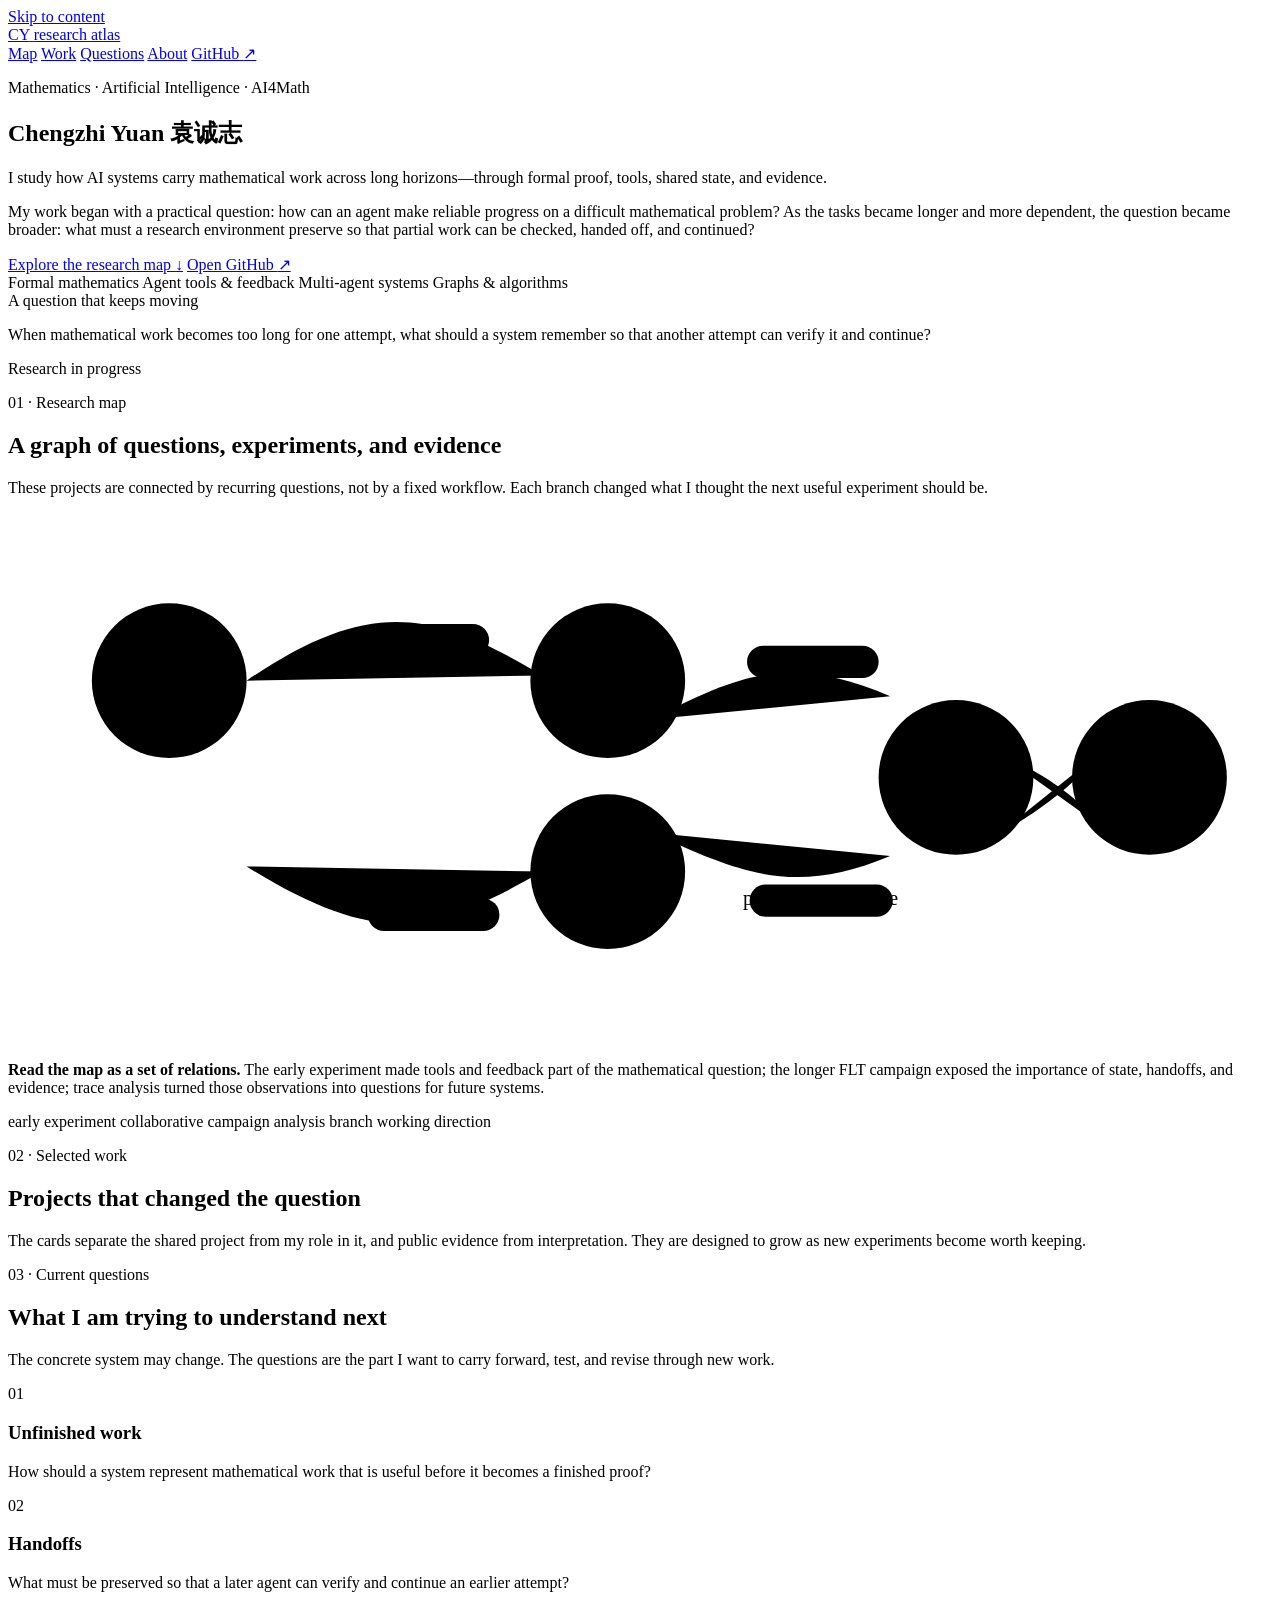
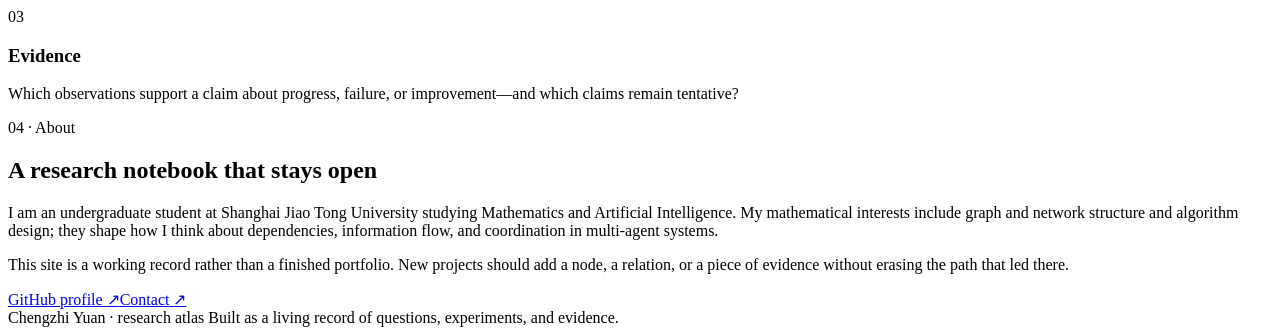
==== index.html @ 8b3fcd7b "Add research atlas homepage" ====
<!doctype html>
<html lang="en">
<head>
  <meta charset="utf-8">
  <meta name="viewport" content="width=device-width, initial-scale=1">
  <meta name="description" content="Chengzhi Yuan's research atlas on AI for formal mathematics, tools, shared state, and evidence.">
  <meta property="og:title" content="Chengzhi Yuan · Research Atlas">
  <meta property="og:description" content="AI4Math, formal mathematics, and multi-agent systems for long-horizon mathematical work.">
  <meta property="og:type" content="website">
  <title>Chengzhi Yuan · Research Atlas</title>
  <link rel="stylesheet" href="styles.css">
  <script defer src="site.js"></script>
</head>
<body>
  <a class="skip-link" href="#main-content">Skip to content</a>
  <header class="site-header">
    <div class="shell header-inner">
      <a class="wordmark" href="./" aria-label="Chengzhi Yuan research atlas home">
        <span class="wordmark-mark">CY</span>
        <span class="wordmark-text">research atlas</span>
      </a>
      <nav aria-label="Primary navigation">
        <a href="#map">Map</a>
        <a href="#work">Work</a>
        <a href="#questions">Questions</a>
        <a href="#about">About</a>
        <a class="nav-external" href="https://github.com/yuan-chengzhi" target="_blank" rel="noreferrer">GitHub <span aria-hidden="true">↗</span></a>
      </nav>
    </div>
  </header>

  <main id="main-content">
    <section class="hero shell" aria-labelledby="hero-title">
      <div class="hero-copy">
        <p class="eyebrow">Mathematics · Artificial Intelligence · AI4Math</p>
        <h1 id="hero-title">Chengzhi Yuan <span class="cn-name">袁诚志</span></h1>
        <p class="hero-lede">I study how AI systems carry mathematical work across long horizons—through formal proof, tools, shared state, and evidence.</p>
        <p class="hero-body">My work began with a practical question: how can an agent make reliable progress on a difficult mathematical problem? As the tasks became longer and more dependent, the question became broader: what must a research environment preserve so that partial work can be checked, handed off, and continued?</p>
        <div class="hero-actions">
          <a class="button button-primary" href="#map">Explore the research map <span aria-hidden="true">↓</span></a>
          <a class="button button-secondary" href="https://github.com/yuan-chengzhi" target="_blank" rel="noreferrer">Open GitHub <span aria-hidden="true">↗</span></a>
        </div>
        <div class="hero-tags" aria-label="Research areas">
          <span>Formal mathematics</span>
          <span>Agent tools &amp; feedback</span>
          <span>Multi-agent systems</span>
          <span>Graphs &amp; algorithms</span>
        </div>
      </div>
      <aside class="hero-note" aria-label="A recurring question">
        <div class="note-label">A question that keeps moving</div>
        <p>When mathematical work becomes too long for one attempt, what should a system remember so that another attempt can verify it and continue?</p>
        <div class="note-footer"><span class="signal-dot" aria-hidden="true"></span> Research in progress</div>
      </aside>
    </section>

    <section id="map" class="section shell" aria-labelledby="map-title">
      <div class="section-heading">
        <div>
          <p class="eyebrow">01 · Research map</p>
          <h2 id="map-title">A graph of questions, experiments, and evidence</h2>
        </div>
        <p class="section-intro">These projects are connected by recurring questions, not by a fixed workflow. Each branch changed what I thought the next useful experiment should be.</p>
      </div>
      <div class="map-frame">
        <div class="map-visual" aria-label="Research map showing connections among Putnam 2025, tools and feedback, ContextSwarm and FLT, trace and evidence, and a living research environment." role="img">
          <svg class="research-map" viewBox="0 0 980 410" xmlns="http://www.w3.org/2000/svg" aria-hidden="true" focusable="false">
            <defs>
              <linearGradient id="map-line" x1="0" y1="0" x2="1" y2="0">
                <stop offset="0" stop-color="#b85c43" stop-opacity=".42"/>
                <stop offset=".5" stop-color="#287c75" stop-opacity=".55"/>
                <stop offset="1" stop-color="#738293" stop-opacity=".52"/>
              </linearGradient>
            </defs>
            <path class="map-edge" d="M185 130 C280 65 330 75 414 126"/>
            <path class="map-edge" d="M185 274 C288 338 330 326 414 278"/>
            <path class="map-edge" d="M500 160 C574 120 612 112 684 142"/>
            <path class="map-edge" d="M500 248 C573 283 614 295 684 266"/>
            <path class="map-edge map-edge-dashed" d="M765 184 C807 205 824 216 849 244"/>
            <path class="map-edge map-edge-dashed" d="M764 252 C804 228 824 213 849 184"/>
            <g class="map-label map-label-small" transform="translate(279 86)"><rect width="94" height="25" rx="12.5"/><text x="47" y="16" text-anchor="middle">motivated by</text></g>
            <g class="map-label map-label-small" transform="translate(279 299)"><rect width="102" height="25" rx="12.5"/><text x="51" y="16" text-anchor="middle">made visible in</text></g>
            <g class="map-label map-label-small" transform="translate(573 103)"><rect width="102" height="25" rx="12.5"/><text x="51" y="16" text-anchor="middle">revisited in</text></g>
            <g class="map-label map-label-small" transform="translate(575 288)"><rect width="111" height="25" rx="12.5"/><text x="55" y="16" text-anchor="middle">produced evidence</text></g>
            <a href="#project-putnam" class="map-node map-node-rust">
              <circle cx="125" cy="130" r="60"/><text x="125" y="124" text-anchor="middle"><tspan x="125">Putnam</tspan><tspan x="125" dy="19">2025</tspan></text>
            </a>
            <a href="#project-tools" class="map-node map-node-blue">
              <circle cx="465" cy="130" r="60"/><text x="465" y="124" text-anchor="middle"><tspan x="465">Tools &amp;</tspan><tspan x="465" dy="19">feedback</tspan></text>
            </a>
            <a href="#project-flt" class="map-node map-node-teal">
              <circle cx="465" cy="278" r="60"/><text x="465" y="272" text-anchor="middle"><tspan x="465">ContextSwarm</tspan><tspan x="465" dy="19">/ FLT</tspan></text>
            </a>
            <a href="#project-traces" class="map-node map-node-navy">
              <circle cx="735" cy="205" r="60"/><text x="735" y="199" text-anchor="middle"><tspan x="735">Trace &amp;</tspan><tspan x="735" dy="19">evidence</tspan></text>
            </a>
            <a href="#project-horizon" class="map-node map-node-outline">
              <circle cx="885" cy="205" r="60"/><text x="885" y="199" text-anchor="middle"><tspan x="885">Living</tspan><tspan x="885" dy="19">environment</tspan></text>
            </a>
          </svg>
        </div>
        <div class="map-caption">
          <p><strong>Read the map as a set of relations.</strong> The early experiment made tools and feedback part of the mathematical question; the longer FLT campaign exposed the importance of state, handoffs, and evidence; trace analysis turned those observations into questions for future systems.</p>
          <div class="map-legend" aria-label="Map legend">
            <span><i class="legend-dot rust"></i> early experiment</span>
            <span><i class="legend-dot teal"></i> collaborative campaign</span>
            <span><i class="legend-dot navy"></i> analysis branch</span>
            <span><i class="legend-dot outline"></i> working direction</span>
          </div>
        </div>
      </div>
      <div id="map-list" class="map-list" aria-label="Text version of the research map"></div>
    </section>

    <section id="work" class="section section-tint" aria-labelledby="work-title">
      <div class="shell">
        <div class="section-heading">
          <div>
            <p class="eyebrow">02 · Selected work</p>
            <h2 id="work-title">Projects that changed the question</h2>
          </div>
          <p class="section-intro">The cards separate the shared project from my role in it, and public evidence from interpretation. They are designed to grow as new experiments become worth keeping.</p>
        </div>
        <div id="project-grid" class="project-grid" aria-live="polite"></div>
      </div>
    </section>

    <section id="questions" class="section shell" aria-labelledby="questions-title">
      <div class="question-layout">
        <div>
          <p class="eyebrow">03 · Current questions</p>
          <h2 id="questions-title">What I am trying to understand next</h2>
          <p class="question-lede">The concrete system may change. The questions are the part I want to carry forward, test, and revise through new work.</p>
        </div>
        <div class="question-list">
          <article class="question-card"><span class="question-index">01</span><h3>Unfinished work</h3><p>How should a system represent mathematical work that is useful before it becomes a finished proof?</p></article>
          <article class="question-card"><span class="question-index">02</span><h3>Handoffs</h3><p>What must be preserved so that a later agent can verify and continue an earlier attempt?</p></article>
          <article class="question-card"><span class="question-index">03</span><h3>Evidence</h3><p>Which observations support a claim about progress, failure, or improvement—and which claims remain tentative?</p></article>
        </div>
      </div>
    </section>

    <section id="about" class="section about-section" aria-labelledby="about-title">
      <div class="shell about-grid">
        <div>
          <p class="eyebrow">04 · About</p>
          <h2 id="about-title">A research notebook that stays open</h2>
        </div>
        <div class="about-copy">
          <p>I am an undergraduate student at Shanghai Jiao Tong University studying Mathematics and Artificial Intelligence. My mathematical interests include graph and network structure and algorithm design; they shape how I think about dependencies, information flow, and coordination in multi-agent systems.</p>
          <p>This site is a working record rather than a finished portfolio. New projects should add a node, a relation, or a piece of evidence without erasing the path that led there.</p>
          <div class="contact-row"><a class="text-link" href="https://github.com/yuan-chengzhi" target="_blank" rel="noreferrer">GitHub profile <span aria-hidden="true">↗</span></a><a class="text-link" href="mailto:yuanchengzhi@sjtu.edu.cn">Contact <span aria-hidden="true">↗</span></a></div>
        </div>
      </div>
    </section>
  </main>

  <footer class="site-footer">
    <div class="shell footer-inner">
      <span>Chengzhi Yuan · research atlas</span>
      <span>Built as a living record of questions, experiments, and evidence.</span>
    </div>
  </footer>
</body>
</html>
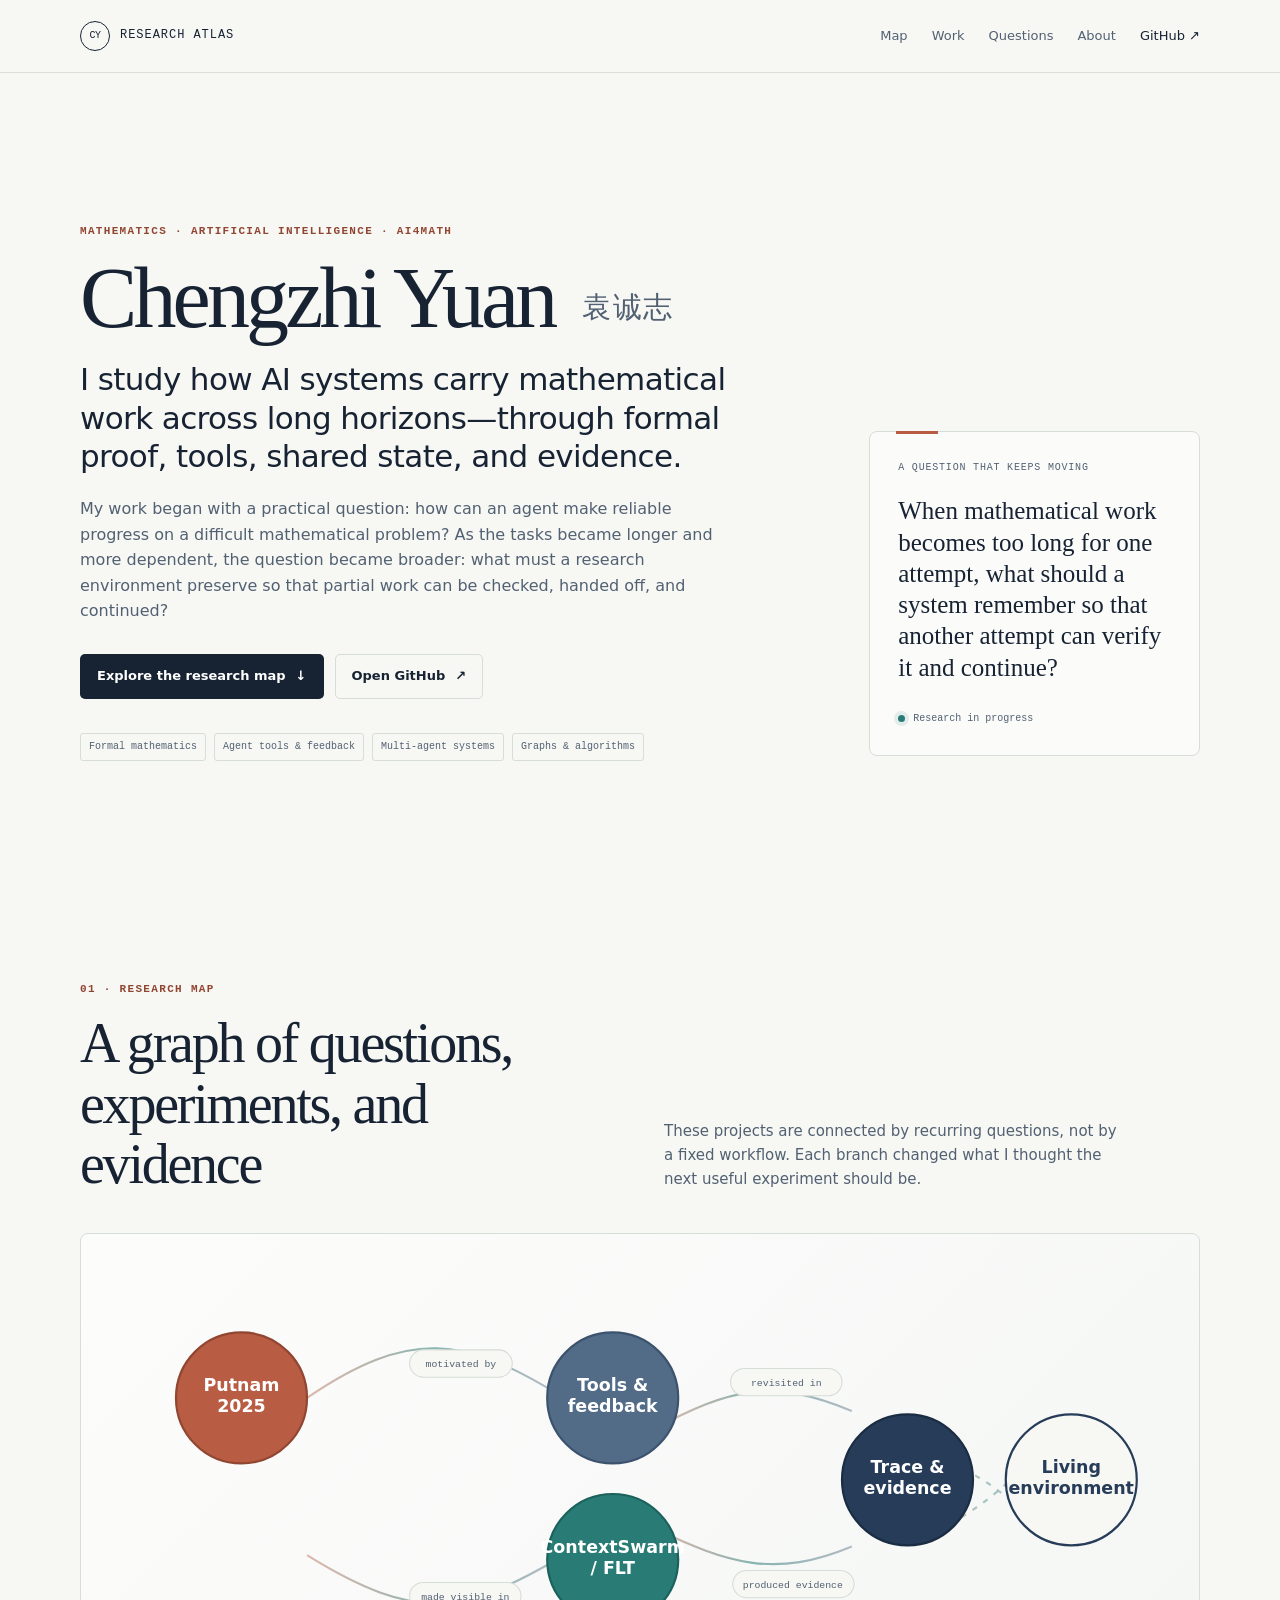
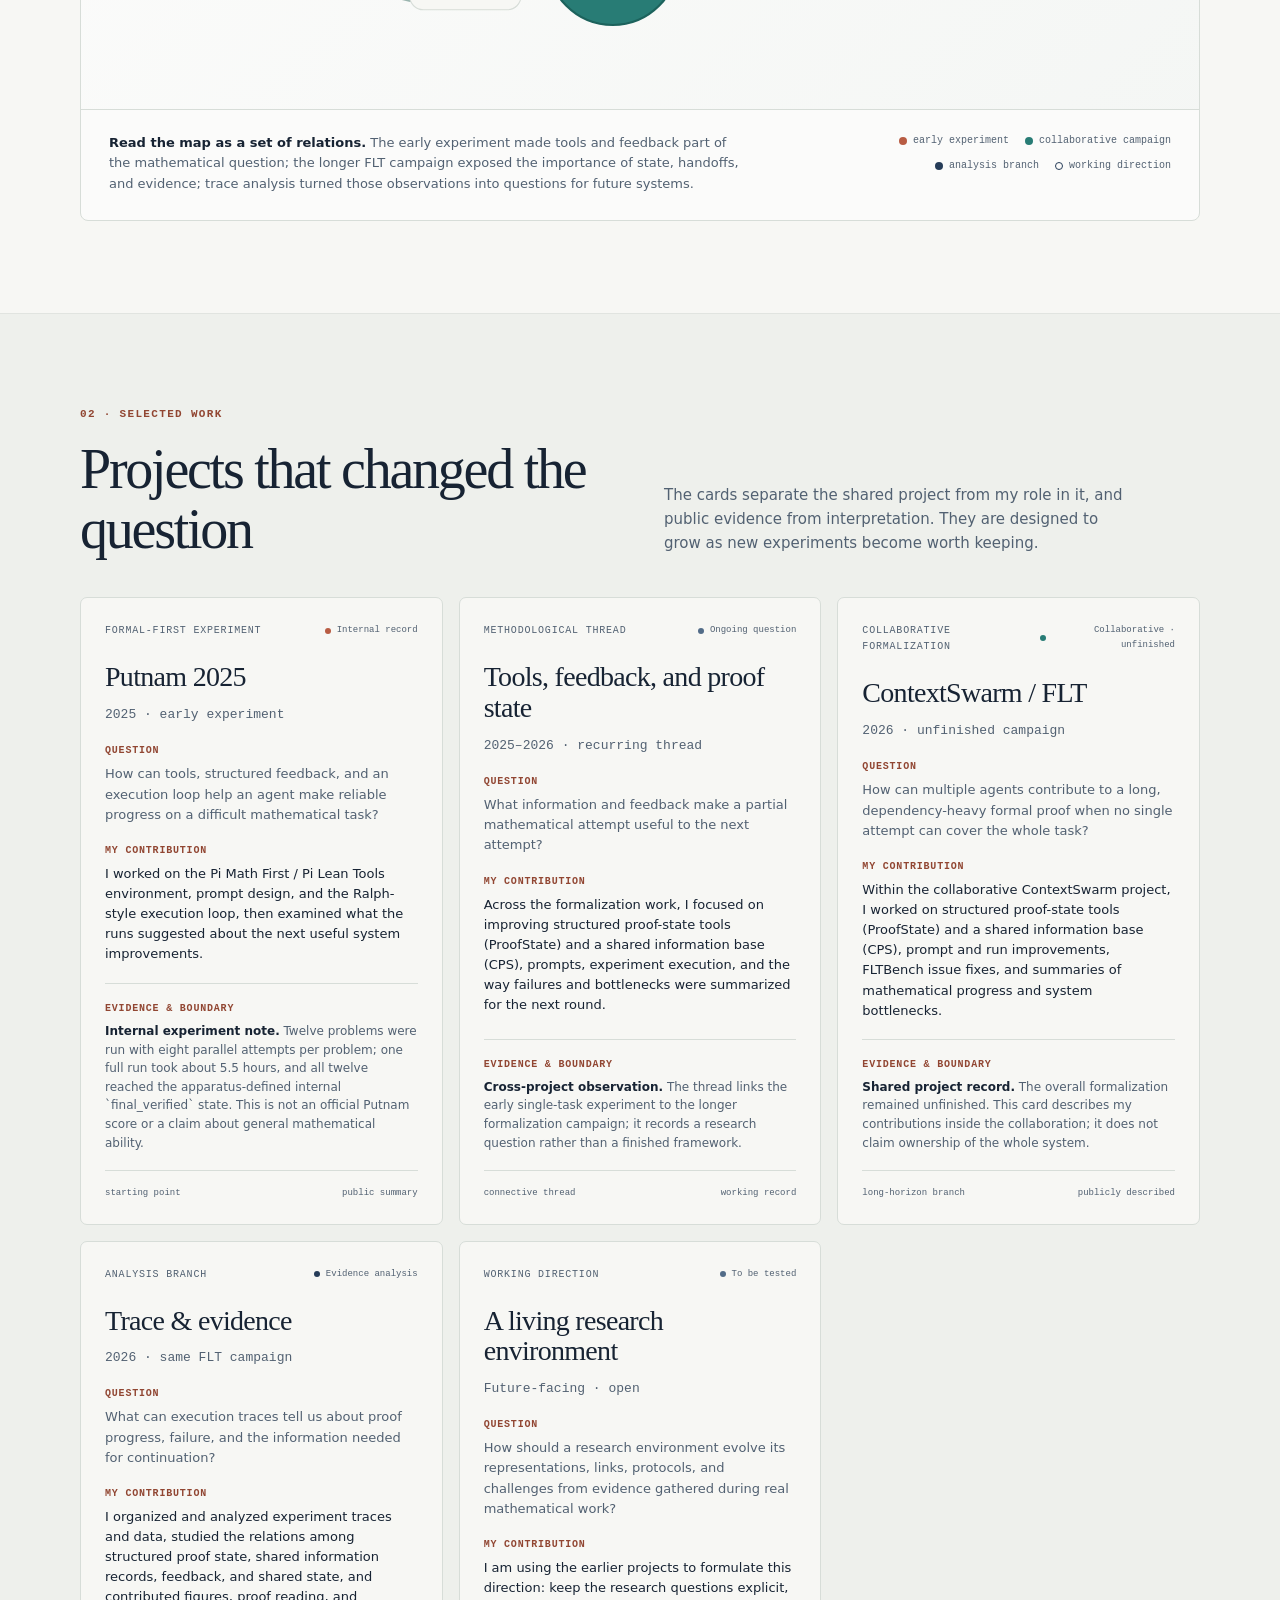
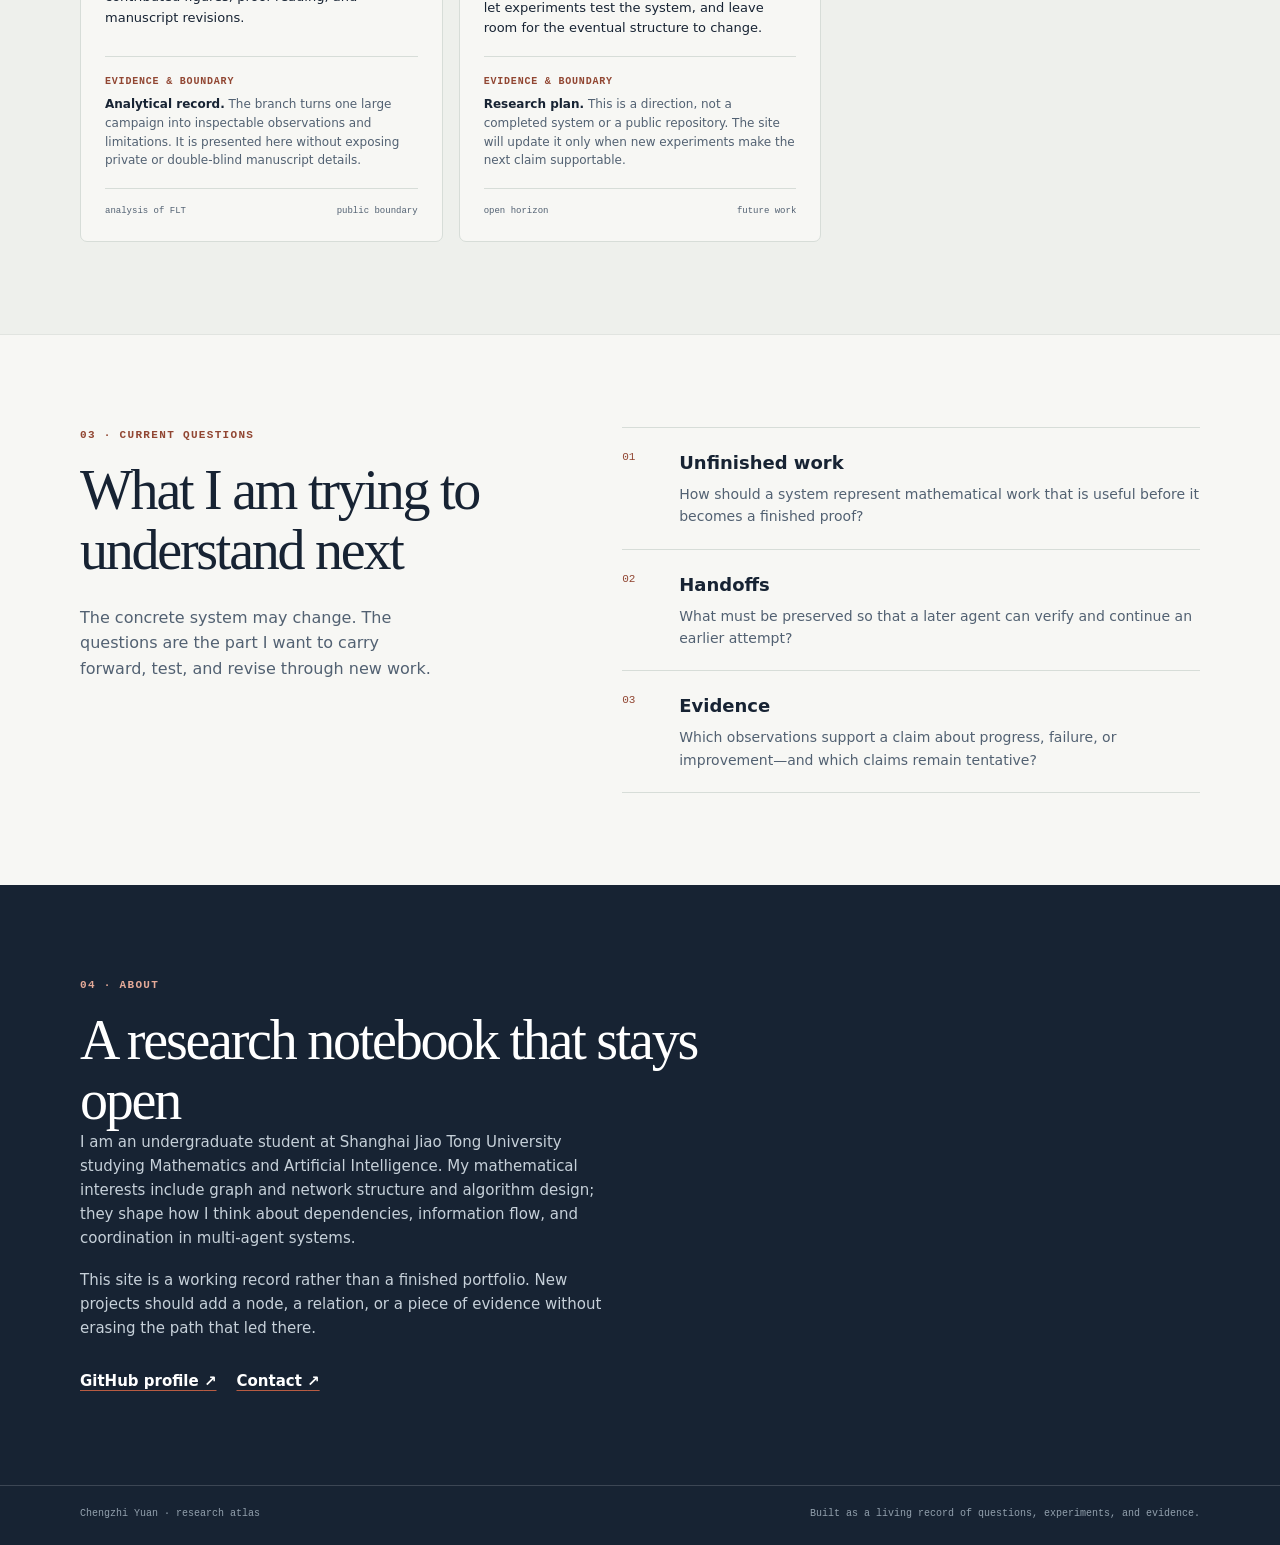
==== commit b74019a9: "Bust browser cache after terminology update" ====
--- a/index.html
+++ b/index.html
@@ -9,7 +9,7 @@
   <meta property="og:type" content="website">
   <title>Chengzhi Yuan · Research Atlas</title>
   <link rel="stylesheet" href="styles.css">
-  <script defer src="site.js"></script>
+  <script defer src="site.js?v=2"></script>
 </head>
 <body>
   <a class="skip-link" href="#main-content">Skip to content</a>
--- a/styles.css
+++ b/styles.css
@@ -0,0 +1,116 @@
+:root {
+  --paper: #f7f7f4;
+  --paper-deep: #eef0ec;
+  --ink: #172333;
+  --ink-soft: #526172;
+  --line: #d7ddd8;
+  --rust: #b85c43;
+  --rust-deep: #914632;
+  --teal: #287c75;
+  --blue: #526c88;
+  --navy: #263c58;
+  --white: #ffffff;
+  --serif: Georgia, "Times New Roman", serif;
+  --sans: Inter, ui-sans-serif, system-ui, -apple-system, BlinkMacSystemFont, "Segoe UI", sans-serif;
+  --mono: "SFMono-Regular", Consolas, "Liberation Mono", monospace;
+}
+* { box-sizing: border-box; }
+html { scroll-behavior: smooth; }
+body { margin: 0; background: var(--paper); color: var(--ink); font-family: var(--sans); line-height: 1.6; }
+body::selection { background: #d9e4e0; }
+a { color: inherit; }
+.shell { width: min(1120px, calc(100% - 48px)); margin: 0 auto; }
+.skip-link { position: absolute; left: 16px; top: -80px; z-index: 20; padding: 9px 13px; border-radius: 5px; background: var(--ink); color: var(--white); text-decoration: none; }
+.skip-link:focus { top: 16px; }
+.site-header { position: sticky; top: 0; z-index: 10; border-bottom: 1px solid rgba(215,221,216,.9); background: rgba(247,247,244,.92); backdrop-filter: blur(12px); }
+.header-inner { min-height: 72px; display: flex; align-items: center; justify-content: space-between; gap: 28px; }
+.wordmark { display: inline-flex; align-items: center; gap: 10px; text-decoration: none; }
+.wordmark-mark { display: inline-grid; place-items: center; width: 30px; height: 30px; border: 1px solid var(--ink); border-radius: 50%; font-family: var(--mono); font-size: 10px; letter-spacing: -.04em; }
+.wordmark-text { font-family: var(--mono); font-size: 12px; letter-spacing: .08em; text-transform: uppercase; }
+nav { display: flex; align-items: center; gap: 24px; font-size: 13px; color: var(--ink-soft); }
+nav a { text-decoration: none; }
+nav a:hover, nav a:focus-visible, .text-link:hover, .text-link:focus-visible { color: var(--rust-deep); }
+.nav-external { color: var(--ink); }
+.hero { display: grid; grid-template-columns: minmax(0, 1.35fr) minmax(280px, .65fr); align-items: end; gap: clamp(40px, 8vw, 120px); padding-top: clamp(80px, 12vw, 150px); padding-bottom: clamp(76px, 10vw, 132px); }
+.eyebrow { margin: 0 0 15px; color: var(--rust-deep); font-family: var(--mono); font-size: 11px; font-weight: 700; letter-spacing: .12em; text-transform: uppercase; }
+h1, h2, h3, p { margin-top: 0; }
+h1 { max-width: 760px; margin-bottom: 20px; font-family: var(--serif); font-size: clamp(48px, 7vw, 86px); font-weight: 400; letter-spacing: -.045em; line-height: .98; }
+.cn-name { display: inline-block; margin-left: 10px; color: var(--ink-soft); font-family: var(--sans); font-size: .34em; font-weight: 500; letter-spacing: .06em; vertical-align: middle; }
+.hero-lede { max-width: 760px; margin-bottom: 20px; font-size: clamp(22px, 3vw, 31px); line-height: 1.25; letter-spacing: -.02em; }
+.hero-body { max-width: 650px; margin-bottom: 30px; color: var(--ink-soft); font-size: 16px; }
+.hero-actions { display: flex; flex-wrap: wrap; gap: 11px; margin-bottom: 34px; }
+.button { display: inline-flex; align-items: center; gap: 10px; border: 1px solid transparent; border-radius: 5px; padding: 11px 16px; font-size: 13px; font-weight: 700; text-decoration: none; transition: transform .18s ease, background .18s ease, color .18s ease; }
+.button:hover, .button:focus-visible { transform: translateY(-2px); }
+.button-primary { background: var(--ink); color: var(--white); }
+.button-primary:hover, .button-primary:focus-visible { background: var(--rust-deep); }
+.button-secondary { border-color: var(--line); background: transparent; }
+.button-secondary:hover, .button-secondary:focus-visible { border-color: var(--ink); background: var(--white); }
+.hero-tags { display: flex; flex-wrap: wrap; gap: 8px; color: var(--ink-soft); font-family: var(--mono); font-size: 10px; }
+.hero-tags span { padding: 5px 8px; border: 1px solid var(--line); border-radius: 3px; }
+.hero-note { position: relative; margin-bottom: 5px; padding: 28px; border: 1px solid var(--line); border-radius: 8px; background: rgba(255,255,255,.48); }
+.hero-note::before { content: ""; position: absolute; top: -1px; left: 26px; width: 42px; height: 3px; background: var(--rust); }
+.note-label { margin-bottom: 19px; color: var(--ink-soft); font-family: var(--mono); font-size: 10px; letter-spacing: .08em; text-transform: uppercase; }
+.hero-note p { margin-bottom: 28px; font-family: var(--serif); font-size: 25px; line-height: 1.25; }
+.note-footer { display: flex; align-items: center; gap: 8px; color: var(--ink-soft); font-family: var(--mono); font-size: 10px; }
+.signal-dot { width: 7px; height: 7px; border-radius: 50%; background: var(--teal); box-shadow: 0 0 0 4px rgba(40,124,117,.12); }
+.section { padding-top: 92px; padding-bottom: 92px; }
+.section-tint { background: var(--paper-deep); border-top: 1px solid #e1e4e0; border-bottom: 1px solid #e1e4e0; }
+.section-heading { display: grid; grid-template-columns: 1fr 1fr; gap: 48px; align-items: end; margin-bottom: 38px; }
+h2 { max-width: 620px; margin-bottom: 0; font-family: var(--serif); font-size: clamp(34px, 4.5vw, 56px); font-weight: 400; letter-spacing: -.04em; line-height: 1.08; }
+.section-intro { max-width: 460px; margin-bottom: 4px; color: var(--ink-soft); font-size: 15px; }
+.map-frame { overflow: hidden; border: 1px solid var(--line); border-radius: 8px; background: rgba(255,255,255,.48); }
+.map-visual { padding: 22px 24px 5px; background: linear-gradient(135deg, rgba(255,255,255,.26), rgba(223,232,227,.24)); }
+.research-map { display: block; width: 100%; height: auto; min-height: 290px; }
+.map-edge { fill: none; stroke: url(#map-line); stroke-width: 2; }
+.map-edge-dashed { stroke-dasharray: 5 7; opacity: .76; }
+.map-node { cursor: pointer; text-decoration: none; }
+.map-node circle { stroke-width: 2; transition: transform .2s ease, fill .2s ease, stroke-width .2s ease; transform-box: fill-box; transform-origin: center; }
+.map-node text { fill: var(--white); font-size: 16px; font-weight: 700; pointer-events: none; }
+.map-node:hover circle, .map-node:focus circle { transform: scale(1.05); stroke-width: 3; }
+.map-node-rust circle { fill: var(--rust); stroke: #914632; }
+.map-node-blue circle { fill: var(--blue); stroke: #3c526d; }
+.map-node-teal circle { fill: var(--teal); stroke: #1c625c; }
+.map-node-navy circle { fill: var(--navy); stroke: #1b2d43; }
+.map-node-outline circle { fill: var(--paper); stroke: var(--navy); }
+.map-node-outline text { fill: var(--navy); }
+.map-label rect { fill: var(--paper); stroke: var(--line); }
+.map-label text { fill: var(--ink-soft); font-family: var(--mono); font-size: 9px; }
+.map-caption { display: flex; justify-content: space-between; gap: 34px; padding: 23px 28px 25px; border-top: 1px solid var(--line); }
+.map-caption p { max-width: 640px; margin-bottom: 0; color: var(--ink-soft); font-size: 13px; }
+.map-caption strong { color: var(--ink); }
+.map-legend { display: flex; flex-wrap: wrap; align-content: flex-start; justify-content: flex-end; gap: 9px 16px; max-width: 290px; color: var(--ink-soft); font-family: var(--mono); font-size: 10px; }
+.map-legend span { display: inline-flex; align-items: center; gap: 6px; white-space: nowrap; }
+.legend-dot { display: inline-block; width: 8px; height: 8px; border-radius: 50%; }
+.legend-dot.rust { background: var(--rust); }.legend-dot.teal { background: var(--teal); }.legend-dot.navy { background: var(--navy); }.legend-dot.outline { border: 1px solid var(--navy); }
+.map-list { display: none; }
+.project-grid { display: grid; grid-template-columns: repeat(3, minmax(0, 1fr)); gap: 16px; }
+.project-card { display: flex; flex-direction: column; min-height: 475px; padding: 25px 24px 23px; border: 1px solid var(--line); border-radius: 7px; background: var(--paper); }
+.project-top { display: flex; align-items: flex-start; justify-content: space-between; gap: 15px; margin-bottom: 23px; }
+.project-type { color: var(--ink-soft); font-family: var(--mono); font-size: 10px; letter-spacing: .08em; text-transform: uppercase; }
+.project-status { display: inline-flex; align-items: center; gap: 6px; color: var(--ink-soft); font-family: var(--mono); font-size: 9px; text-align: right; }
+.status-dot { display: inline-block; flex: 0 0 auto; width: 6px; height: 6px; border-radius: 50%; background: var(--teal); }
+.status-dot.rust { background: var(--rust); }.status-dot.blue { background: var(--blue); }.status-dot.navy { background: var(--navy); }
+.project-card h3 { margin-bottom: 12px; font-family: var(--serif); font-size: 28px; font-weight: 400; letter-spacing: -.025em; line-height: 1.1; }
+.project-period { margin-bottom: 20px; color: var(--ink-soft); font-family: var(--mono); font-size: 10px; }
+.project-label { margin-bottom: 5px; color: var(--rust-deep); font-family: var(--mono); font-size: 10px; font-weight: 700; letter-spacing: .08em; text-transform: uppercase; }
+.project-card p { margin-bottom: 18px; color: var(--ink-soft); font-size: 13px; line-height: 1.55; }
+.project-card .project-contribution { color: var(--ink); }
+.project-evidence { margin-top: auto; padding-top: 17px; border-top: 1px solid var(--line); }
+.project-evidence p { margin-bottom: 0; font-size: 12px; }
+.project-evidence strong { color: var(--ink); }
+.project-foot { display: flex; justify-content: space-between; gap: 10px; margin-top: 18px; padding-top: 15px; border-top: 1px solid var(--line); color: var(--ink-soft); font-family: var(--mono); font-size: 9px; }
+.question-layout { display: grid; grid-template-columns: .85fr 1.15fr; gap: clamp(45px, 9vw, 130px); }
+.question-lede { max-width: 360px; margin-top: 24px; color: var(--ink-soft); font-size: 16px; }
+.question-list { display: grid; gap: 0; }
+.question-card { display: grid; grid-template-columns: 42px 1fr; column-gap: 15px; padding: 21px 0; border-top: 1px solid var(--line); }
+.question-card:last-child { border-bottom: 1px solid var(--line); }
+.question-index { color: var(--rust-deep); font-family: var(--mono); font-size: 11px; }
+.question-card h3 { margin-bottom: 5px; font-size: 18px; font-weight: 700; }
+.question-card p { grid-column: 2; margin-bottom: 0; color: var(--ink-soft); font-size: 14px; }
+.about-section { background: var(--ink); color: var(--white); }
+.about-section .eyebrow { color: #e5aa98; }.about-section h2 { color: var(--white); }.about-copy { max-width: 540px; color: #c6d0d9; font-size: 15px; }.about-copy p { margin-bottom: 18px; }.contact-row { display: flex; flex-wrap: wrap; gap: 20px; margin-top: 29px; }.text-link { color: var(--white); font-weight: 700; text-decoration: underline; text-decoration-color: var(--rust); text-underline-offset: 4px; }
+.site-footer { background: var(--ink); border-top: 1px solid rgba(255,255,255,.16); color: #92a0ad; font-family: var(--mono); font-size: 10px; }.footer-inner { display: flex; justify-content: space-between; gap: 20px; padding-top: 20px; padding-bottom: 23px; }
+:focus-visible { outline: 3px solid #e4a18c; outline-offset: 4px; }
+@media (max-width: 900px) { .hero { grid-template-columns: 1fr; gap: 45px; }.hero-note { max-width: 520px; }.section-heading, .question-layout { grid-template-columns: 1fr; gap: 22px; }.project-grid { grid-template-columns: 1fr; }.project-card { min-height: auto; }.map-caption { flex-direction: column; }.map-legend { justify-content: flex-start; max-width: none; } }
+@media (max-width: 640px) { .shell { width: min(100% - 32px, 1120px); }.header-inner { min-height: 62px; }.wordmark-text { display: none; } nav { gap: 13px; font-size: 11px; } nav a:nth-child(3), nav a:nth-child(4) { display: none; }.hero { padding-top: 70px; padding-bottom: 76px; }.cn-name { display: block; margin: 12px 0 0; font-size: 16px; }.hero-tags { gap: 6px; }.hero-note { padding: 22px; }.hero-note p { font-size: 23px; }.section { padding-top: 70px; padding-bottom: 70px; }.map-visual { padding: 12px 8px; overflow-x: auto; }.research-map { width: 720px; max-width: none; min-height: 240px; }.map-caption { padding: 21px 19px; }.map-list { display: grid; gap: 8px; margin-top: 15px; }.map-list-item { display: grid; grid-template-columns: 8px 1fr; gap: 10px; padding: 10px 12px; border-left: 1px solid var(--line); color: var(--ink-soft); font-size: 12px; }.map-list-item strong { color: var(--ink); }.footer-inner { flex-direction: column; gap: 6px; } }
+@media (prefers-reduced-motion: reduce) { html { scroll-behavior: auto; }.button, .map-node circle { transition: none; } }
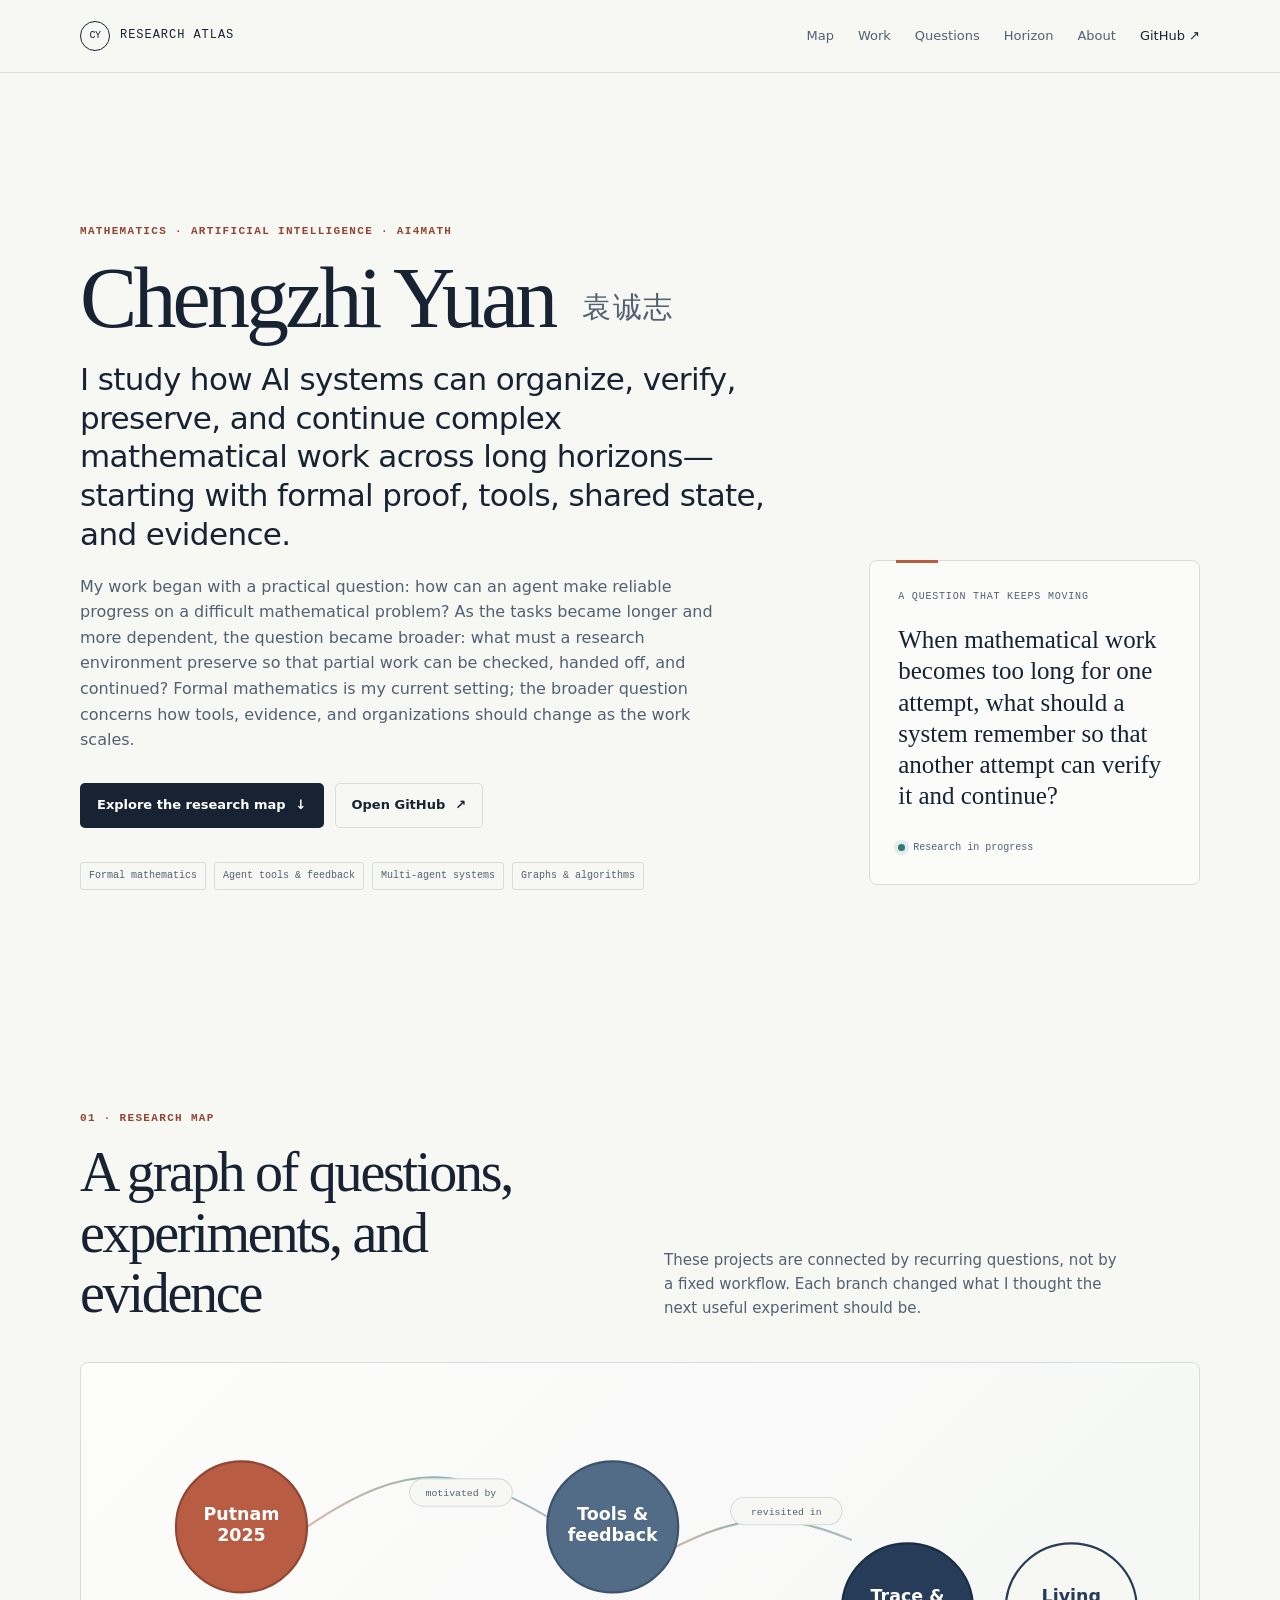
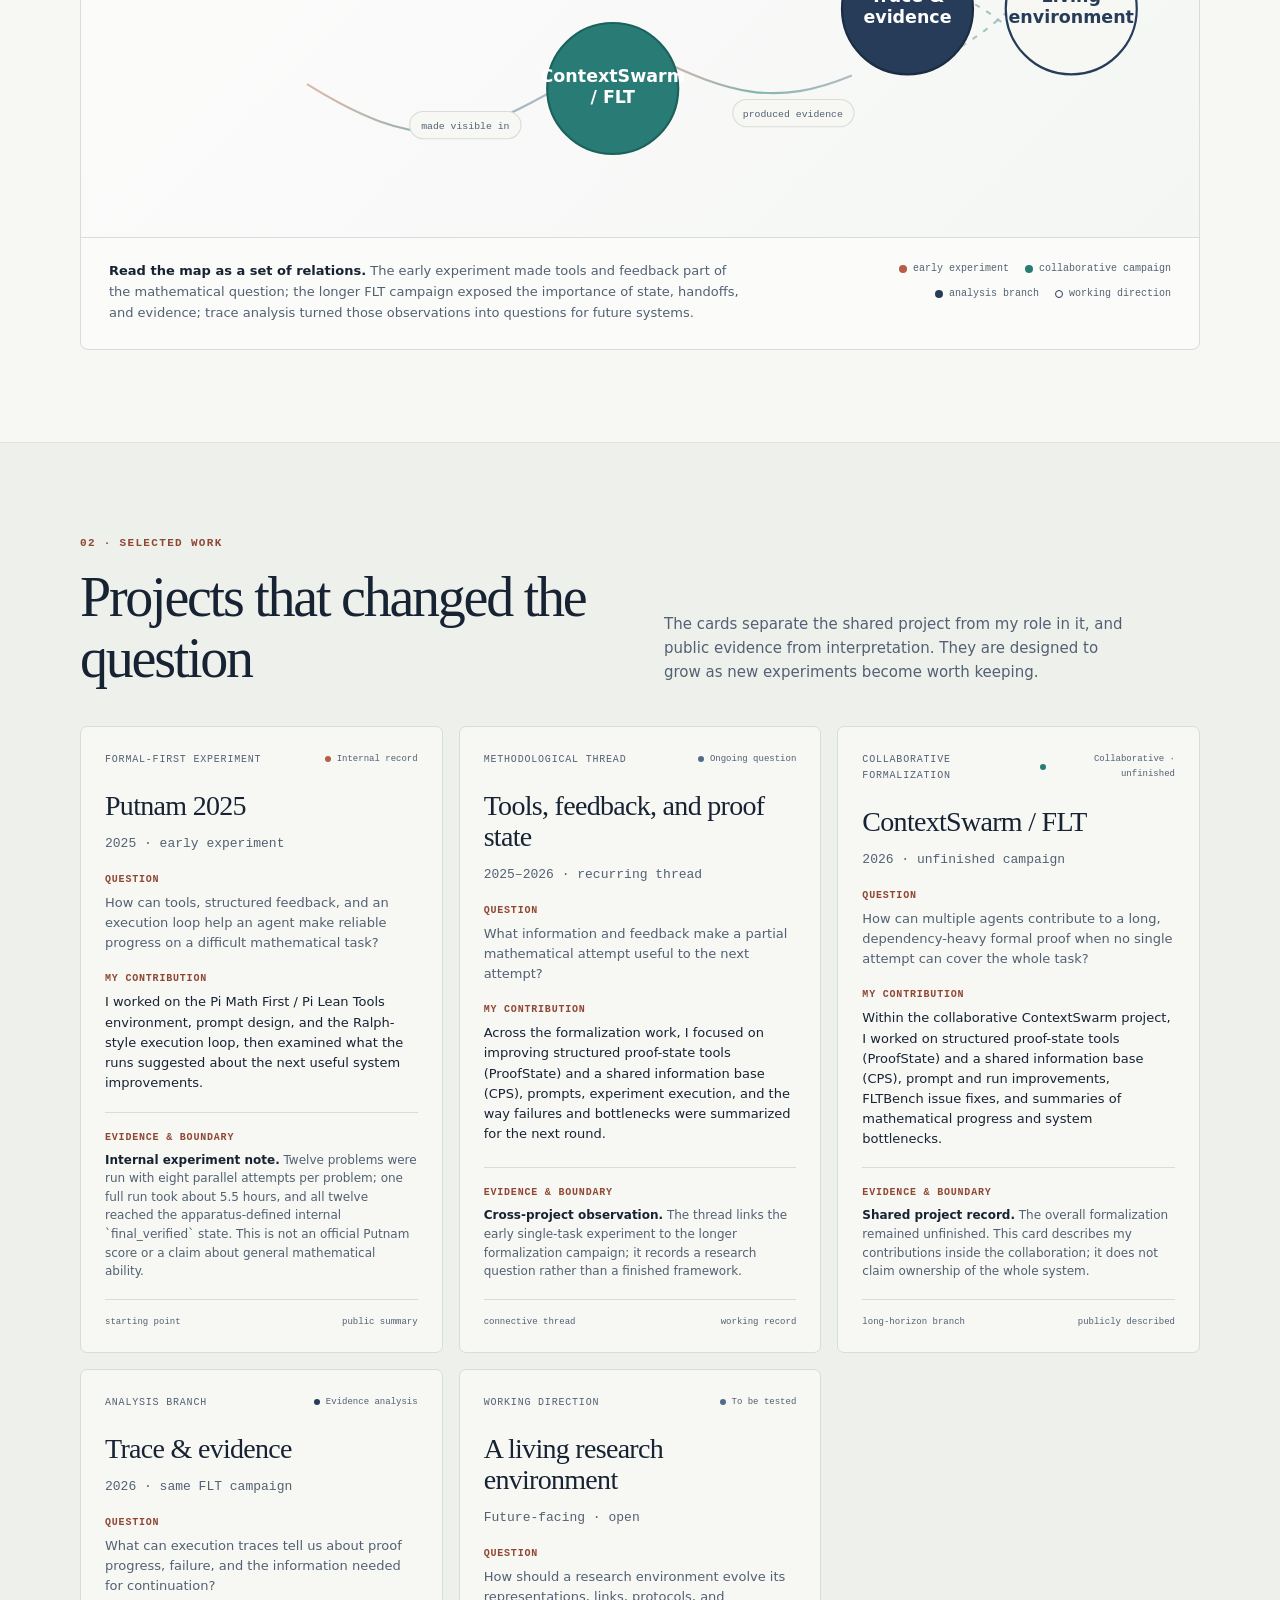
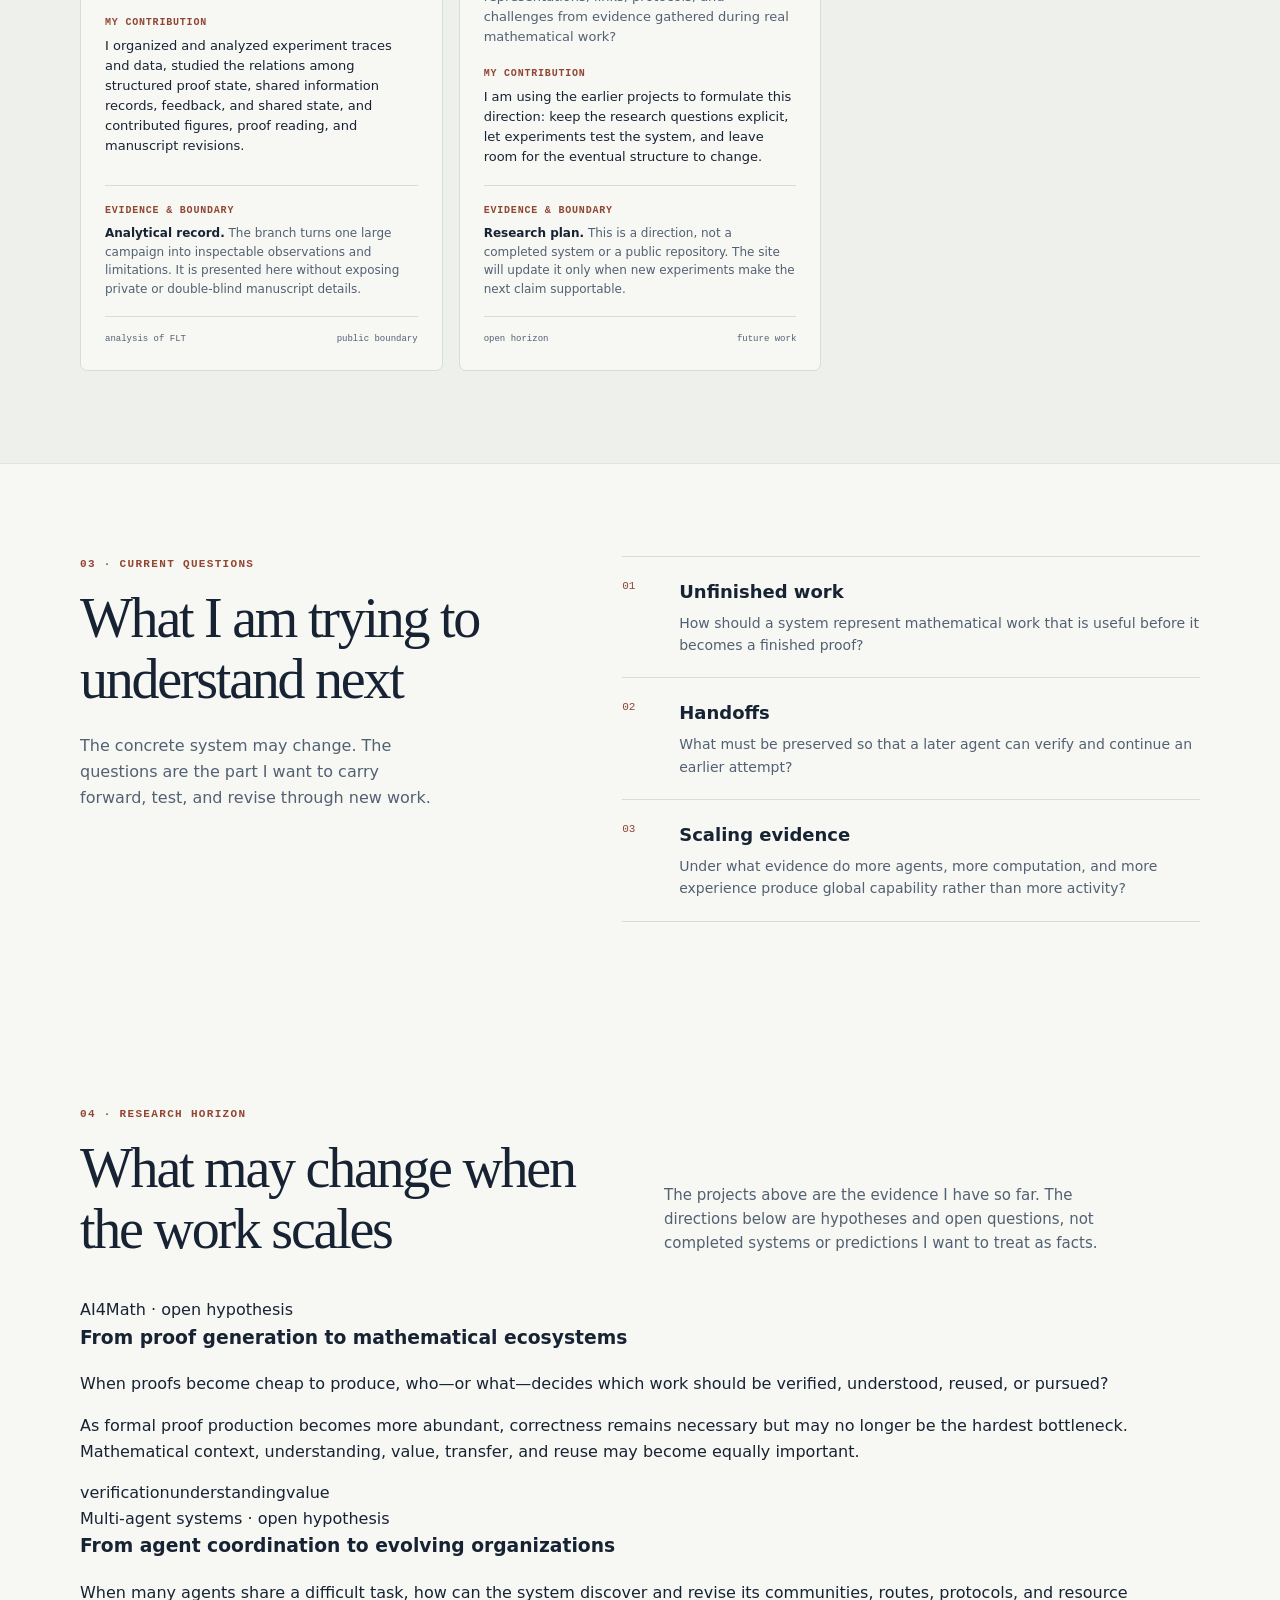
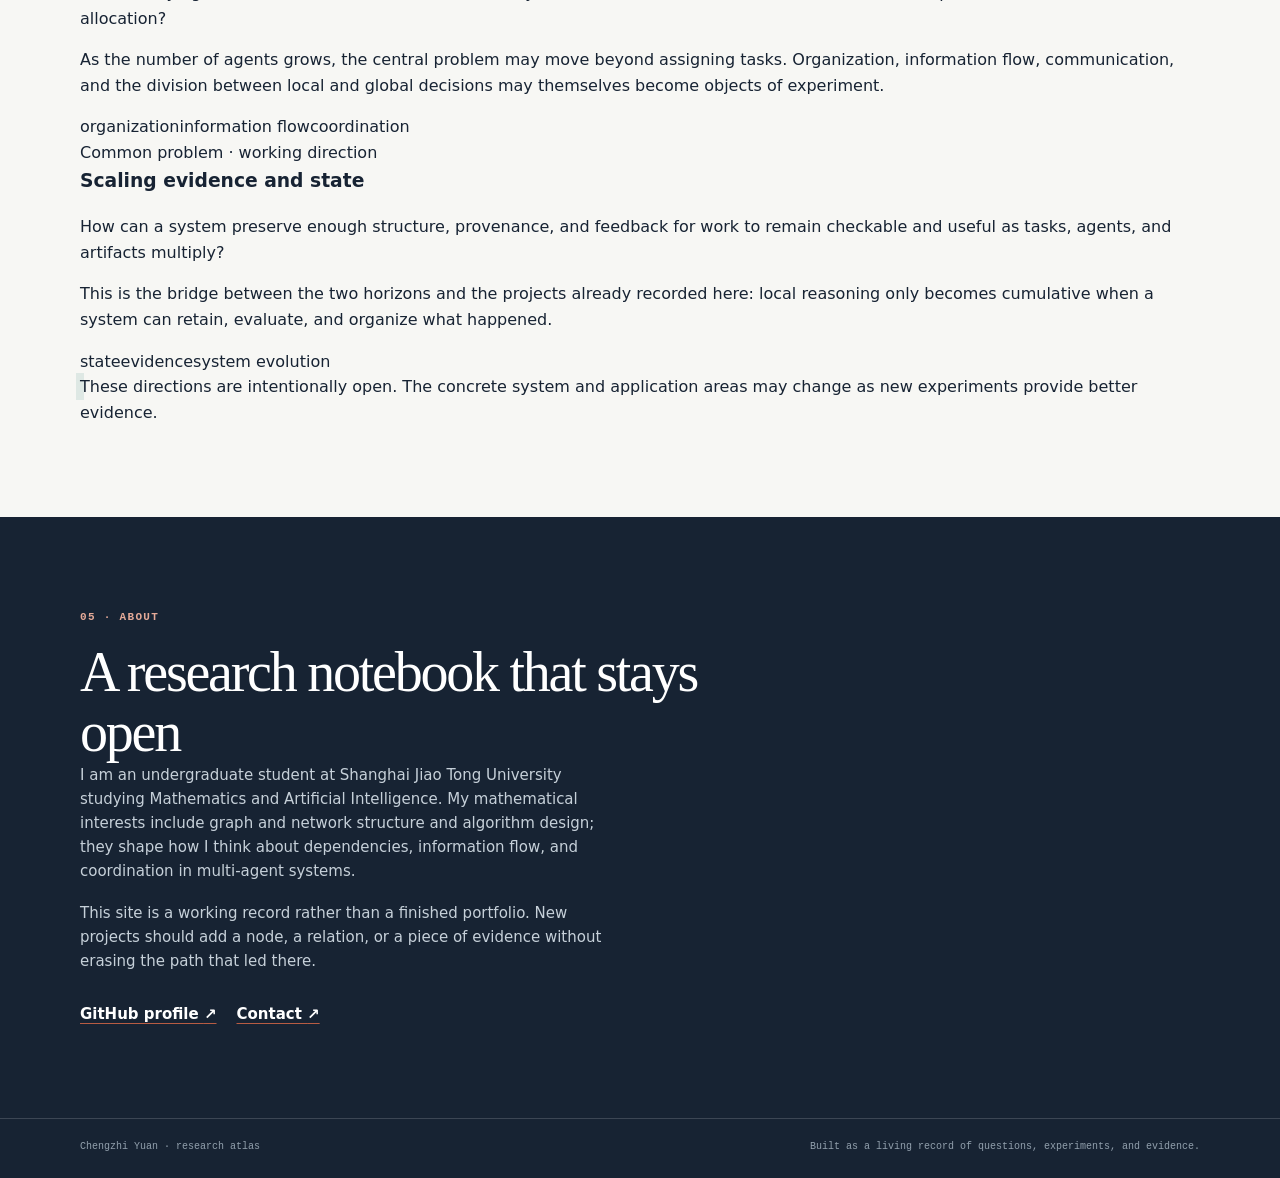
==== commit 2b95db41: "Add research horizon section" ====
--- a/index.html
+++ b/index.html
@@ -3,7 +3,7 @@
 <head>
   <meta charset="utf-8">
   <meta name="viewport" content="width=device-width, initial-scale=1">
-  <meta name="description" content="Chengzhi Yuan's research atlas on AI for formal mathematics, tools, shared state, and evidence.">
+  <meta name="description" content="Chengzhi Yuan's research atlas on AI for formal mathematics, multi-agent systems, tools, shared state, and evidence.">
   <meta property="og:title" content="Chengzhi Yuan · Research Atlas">
   <meta property="og:description" content="AI4Math, formal mathematics, and multi-agent systems for long-horizon mathematical work.">
   <meta property="og:type" content="website">
@@ -23,6 +23,7 @@
         <a href="#map">Map</a>
         <a href="#work">Work</a>
         <a href="#questions">Questions</a>
+        <a href="#horizon">Horizon</a>
         <a href="#about">About</a>
         <a class="nav-external" href="https://github.com/yuan-chengzhi" target="_blank" rel="noreferrer">GitHub <span aria-hidden="true">↗</span></a>
       </nav>
@@ -34,8 +35,8 @@
       <div class="hero-copy">
         <p class="eyebrow">Mathematics · Artificial Intelligence · AI4Math</p>
         <h1 id="hero-title">Chengzhi Yuan <span class="cn-name">袁诚志</span></h1>
-        <p class="hero-lede">I study how AI systems carry mathematical work across long horizons—through formal proof, tools, shared state, and evidence.</p>
-        <p class="hero-body">My work began with a practical question: how can an agent make reliable progress on a difficult mathematical problem? As the tasks became longer and more dependent, the question became broader: what must a research environment preserve so that partial work can be checked, handed off, and continued?</p>
+        <p class="hero-lede">I study how AI systems can organize, verify, preserve, and continue complex mathematical work across long horizons—starting with formal proof, tools, shared state, and evidence.</p>
+        <p class="hero-body">My work began with a practical question: how can an agent make reliable progress on a difficult mathematical problem? As the tasks became longer and more dependent, the question became broader: what must a research environment preserve so that partial work can be checked, handed off, and continued? Formal mathematics is my current setting; the broader question concerns how tools, evidence, and organizations should change as the work scales.</p>
         <div class="hero-actions">
           <a class="button button-primary" href="#map">Explore the research map <span aria-hidden="true">↓</span></a>
           <a class="button button-secondary" href="https://github.com/yuan-chengzhi" target="_blank" rel="noreferrer">Open GitHub <span aria-hidden="true">↗</span></a>
@@ -109,7 +110,13 @@
           </div>
         </div>
       </div>
-      <div id="map-list" class="map-list" aria-label="Text version of the research map"></div>
+      <div id="map-list" class="map-list" aria-label="Text version of the research map">
+        <a class="map-list-item" href="#project-putnam"><i class="legend-dot rust"></i><span><strong>Putnam 2025</strong><br>early formal-first agent experiment</span></a>
+        <a class="map-list-item" href="#project-tools"><i class="legend-dot blue"></i><span><strong>Tools &amp; feedback</strong><br>proof state, prompts, execution, and feedback</span></a>
+        <a class="map-list-item" href="#project-flt"><i class="legend-dot teal"></i><span><strong>ContextSwarm / FLT</strong><br>collaborative long-horizon formalization</span></a>
+        <a class="map-list-item" href="#project-traces"><i class="legend-dot navy"></i><span><strong>Trace &amp; evidence</strong><br>analysis branch of the FLT campaign</span></a>
+        <a class="map-list-item" href="#project-horizon"><i class="legend-dot outline"></i><span><strong>Living environment</strong><br>working direction for future experiments</span></a>
+      </div>
     </section>
 
     <section id="work" class="section section-tint" aria-labelledby="work-title">
@@ -121,7 +128,93 @@
           </div>
           <p class="section-intro">The cards separate the shared project from my role in it, and public evidence from interpretation. They are designed to grow as new experiments become worth keeping.</p>
         </div>
-        <div id="project-grid" class="project-grid" aria-live="polite"></div>
+        <div id="project-grid" class="project-grid" aria-live="polite">
+        <article class="project-card" id="project-putnam">
+          <div class="project-top">
+            <span class="project-type">Formal-first experiment</span>
+            <span class="project-status"><i class="status-dot rust"></i>Internal record</span>
+          </div>
+          <h3>Putnam 2025</h3>
+          <p class="project-period">2025 · early experiment</p>
+          <div class="project-label">Question</div>
+          <p>How can tools, structured feedback, and an execution loop help an agent make reliable progress on a difficult mathematical task?</p>
+          <div class="project-label">My contribution</div>
+          <p class="project-contribution">I worked on the Pi Math First / Pi Lean Tools environment, prompt design, and the Ralph-style execution loop, then examined what the runs suggested about the next useful system improvements.</p>
+          <div class="project-evidence">
+            <div class="project-label">Evidence &amp; boundary</div>
+            <p><strong>Internal experiment note.</strong> Twelve problems were run with eight parallel attempts per problem; one full run took about 5.5 hours, and all twelve reached the apparatus-defined internal `final_verified` state. This is not an official Putnam score or a claim about general mathematical ability.</p>
+          </div>
+          <div class="project-foot"><span>starting point</span><span>public summary</span></div>
+        </article>
+        <article class="project-card" id="project-tools">
+          <div class="project-top">
+            <span class="project-type">Methodological thread</span>
+            <span class="project-status"><i class="status-dot blue"></i>Ongoing question</span>
+          </div>
+          <h3>Tools, feedback, and proof state</h3>
+          <p class="project-period">2025–2026 · recurring thread</p>
+          <div class="project-label">Question</div>
+          <p>What information and feedback make a partial mathematical attempt useful to the next attempt?</p>
+          <div class="project-label">My contribution</div>
+          <p class="project-contribution">Across the formalization work, I focused on improving structured proof-state tools (ProofState) and a shared information base (CPS), prompts, experiment execution, and the way failures and bottlenecks were summarized for the next round.</p>
+          <div class="project-evidence">
+            <div class="project-label">Evidence &amp; boundary</div>
+            <p><strong>Cross-project observation.</strong> The thread links the early single-task experiment to the longer formalization campaign; it records a research question rather than a finished framework.</p>
+          </div>
+          <div class="project-foot"><span>connective thread</span><span>working record</span></div>
+        </article>
+        <article class="project-card" id="project-flt">
+          <div class="project-top">
+            <span class="project-type">Collaborative formalization</span>
+            <span class="project-status"><i class="status-dot teal"></i>Collaborative · unfinished</span>
+          </div>
+          <h3>ContextSwarm / FLT</h3>
+          <p class="project-period">2026 · unfinished campaign</p>
+          <div class="project-label">Question</div>
+          <p>How can multiple agents contribute to a long, dependency-heavy formal proof when no single attempt can cover the whole task?</p>
+          <div class="project-label">My contribution</div>
+          <p class="project-contribution">Within the collaborative ContextSwarm project, I worked on structured proof-state tools (ProofState) and a shared information base (CPS), prompt and run improvements, FLTBench issue fixes, and summaries of mathematical progress and system bottlenecks.</p>
+          <div class="project-evidence">
+            <div class="project-label">Evidence &amp; boundary</div>
+            <p><strong>Shared project record.</strong> The overall formalization remained unfinished. This card describes my contributions inside the collaboration; it does not claim ownership of the whole system.</p>
+          </div>
+          <div class="project-foot"><span>long-horizon branch</span><span>publicly described</span></div>
+        </article>
+        <article class="project-card" id="project-traces">
+          <div class="project-top">
+            <span class="project-type">Analysis branch</span>
+            <span class="project-status"><i class="status-dot navy"></i>Evidence analysis</span>
+          </div>
+          <h3>Trace &amp; evidence</h3>
+          <p class="project-period">2026 · same FLT campaign</p>
+          <div class="project-label">Question</div>
+          <p>What can execution traces tell us about proof progress, failure, and the information needed for continuation?</p>
+          <div class="project-label">My contribution</div>
+          <p class="project-contribution">I organized and analyzed experiment traces and data, studied the relations among structured proof state, shared information records, feedback, and shared state, and contributed figures, proof reading, and manuscript revisions.</p>
+          <div class="project-evidence">
+            <div class="project-label">Evidence &amp; boundary</div>
+            <p><strong>Analytical record.</strong> The branch turns one large campaign into inspectable observations and limitations. It is presented here without exposing private or double-blind manuscript details.</p>
+          </div>
+          <div class="project-foot"><span>analysis of FLT</span><span>public boundary</span></div>
+        </article>
+        <article class="project-card" id="project-horizon">
+          <div class="project-top">
+            <span class="project-type">Working direction</span>
+            <span class="project-status"><i class="status-dot blue"></i>To be tested</span>
+          </div>
+          <h3>A living research environment</h3>
+          <p class="project-period">Future-facing · open</p>
+          <div class="project-label">Question</div>
+          <p>How should a research environment evolve its representations, links, protocols, and challenges from evidence gathered during real mathematical work?</p>
+          <div class="project-label">My contribution</div>
+          <p class="project-contribution">I am using the earlier projects to formulate this direction: keep the research questions explicit, let experiments test the system, and leave room for the eventual structure to change.</p>
+          <div class="project-evidence">
+            <div class="project-label">Evidence &amp; boundary</div>
+            <p><strong>Research plan.</strong> This is a direction, not a completed system or a public repository. The site will update it only when new experiments make the next claim supportable.</p>
+          </div>
+          <div class="project-foot"><span>open horizon</span><span>future work</span></div>
+        </article>
+        </div>
       </div>
     </section>
 
@@ -135,15 +228,51 @@
         <div class="question-list">
           <article class="question-card"><span class="question-index">01</span><h3>Unfinished work</h3><p>How should a system represent mathematical work that is useful before it becomes a finished proof?</p></article>
           <article class="question-card"><span class="question-index">02</span><h3>Handoffs</h3><p>What must be preserved so that a later agent can verify and continue an earlier attempt?</p></article>
-          <article class="question-card"><span class="question-index">03</span><h3>Evidence</h3><p>Which observations support a claim about progress, failure, or improvement—and which claims remain tentative?</p></article>
-        </div>
+          <article class="question-card"><span class="question-index">03</span><h3>Scaling evidence</h3><p>Under what evidence do more agents, more computation, and more experience produce global capability rather than more activity?</p></article>
+        </div>
+      </div>
+    </section>
+
+    <section id="horizon" class="section horizon-section" aria-labelledby="horizon-title">
+      <div class="shell">
+        <div class="section-heading">
+          <div>
+            <p class="eyebrow">04 · Research horizon</p>
+            <h2 id="horizon-title">What may change when the work scales</h2>
+          </div>
+          <p class="section-intro">The projects above are the evidence I have so far. The directions below are hypotheses and open questions, not completed systems or predictions I want to treat as facts.</p>
+        </div>
+        <div id="horizon-grid" class="horizon-grid">
+          <article class="horizon-card" id="horizon-math">
+            <div class="horizon-kicker">AI4Math · open hypothesis</div>
+            <h3>From proof generation to mathematical ecosystems</h3>
+            <p class="horizon-question">When proofs become cheap to produce, who—or what—decides which work should be verified, understood, reused, or pursued?</p>
+            <p>As formal proof production becomes more abundant, correctness remains necessary but may no longer be the hardest bottleneck. Mathematical context, understanding, value, transfer, and reuse may become equally important.</p>
+            <div class="horizon-tags"><span>verification</span><span>understanding</span><span>value</span></div>
+          </article>
+          <article class="horizon-card" id="horizon-mas">
+            <div class="horizon-kicker">Multi-agent systems · open hypothesis</div>
+            <h3>From agent coordination to evolving organizations</h3>
+            <p class="horizon-question">When many agents share a difficult task, how can the system discover and revise its communities, routes, protocols, and resource allocation?</p>
+            <p>As the number of agents grows, the central problem may move beyond assigning tasks. Organization, information flow, communication, and the division between local and global decisions may themselves become objects of experiment.</p>
+            <div class="horizon-tags"><span>organization</span><span>information flow</span><span>coordination</span></div>
+          </article>
+          <article class="horizon-card" id="horizon-bridge">
+            <div class="horizon-kicker">Common problem · working direction</div>
+            <h3>Scaling evidence and state</h3>
+            <p class="horizon-question">How can a system preserve enough structure, provenance, and feedback for work to remain checkable and useful as tasks, agents, and artifacts multiply?</p>
+            <p>This is the bridge between the two horizons and the projects already recorded here: local reasoning only becomes cumulative when a system can retain, evaluate, and organize what happened.</p>
+            <div class="horizon-tags"><span>state</span><span>evidence</span><span>system evolution</span></div>
+          </article>
+        </div>
+        <div class="horizon-note"><span class="signal-dot" aria-hidden="true"></span><span>These directions are intentionally open. The concrete system and application areas may change as new experiments provide better evidence.</span></div>
       </div>
     </section>
 
     <section id="about" class="section about-section" aria-labelledby="about-title">
       <div class="shell about-grid">
         <div>
-          <p class="eyebrow">04 · About</p>
+          <p class="eyebrow">05 · About</p>
           <h2 id="about-title">A research notebook that stays open</h2>
         </div>
         <div class="about-copy">
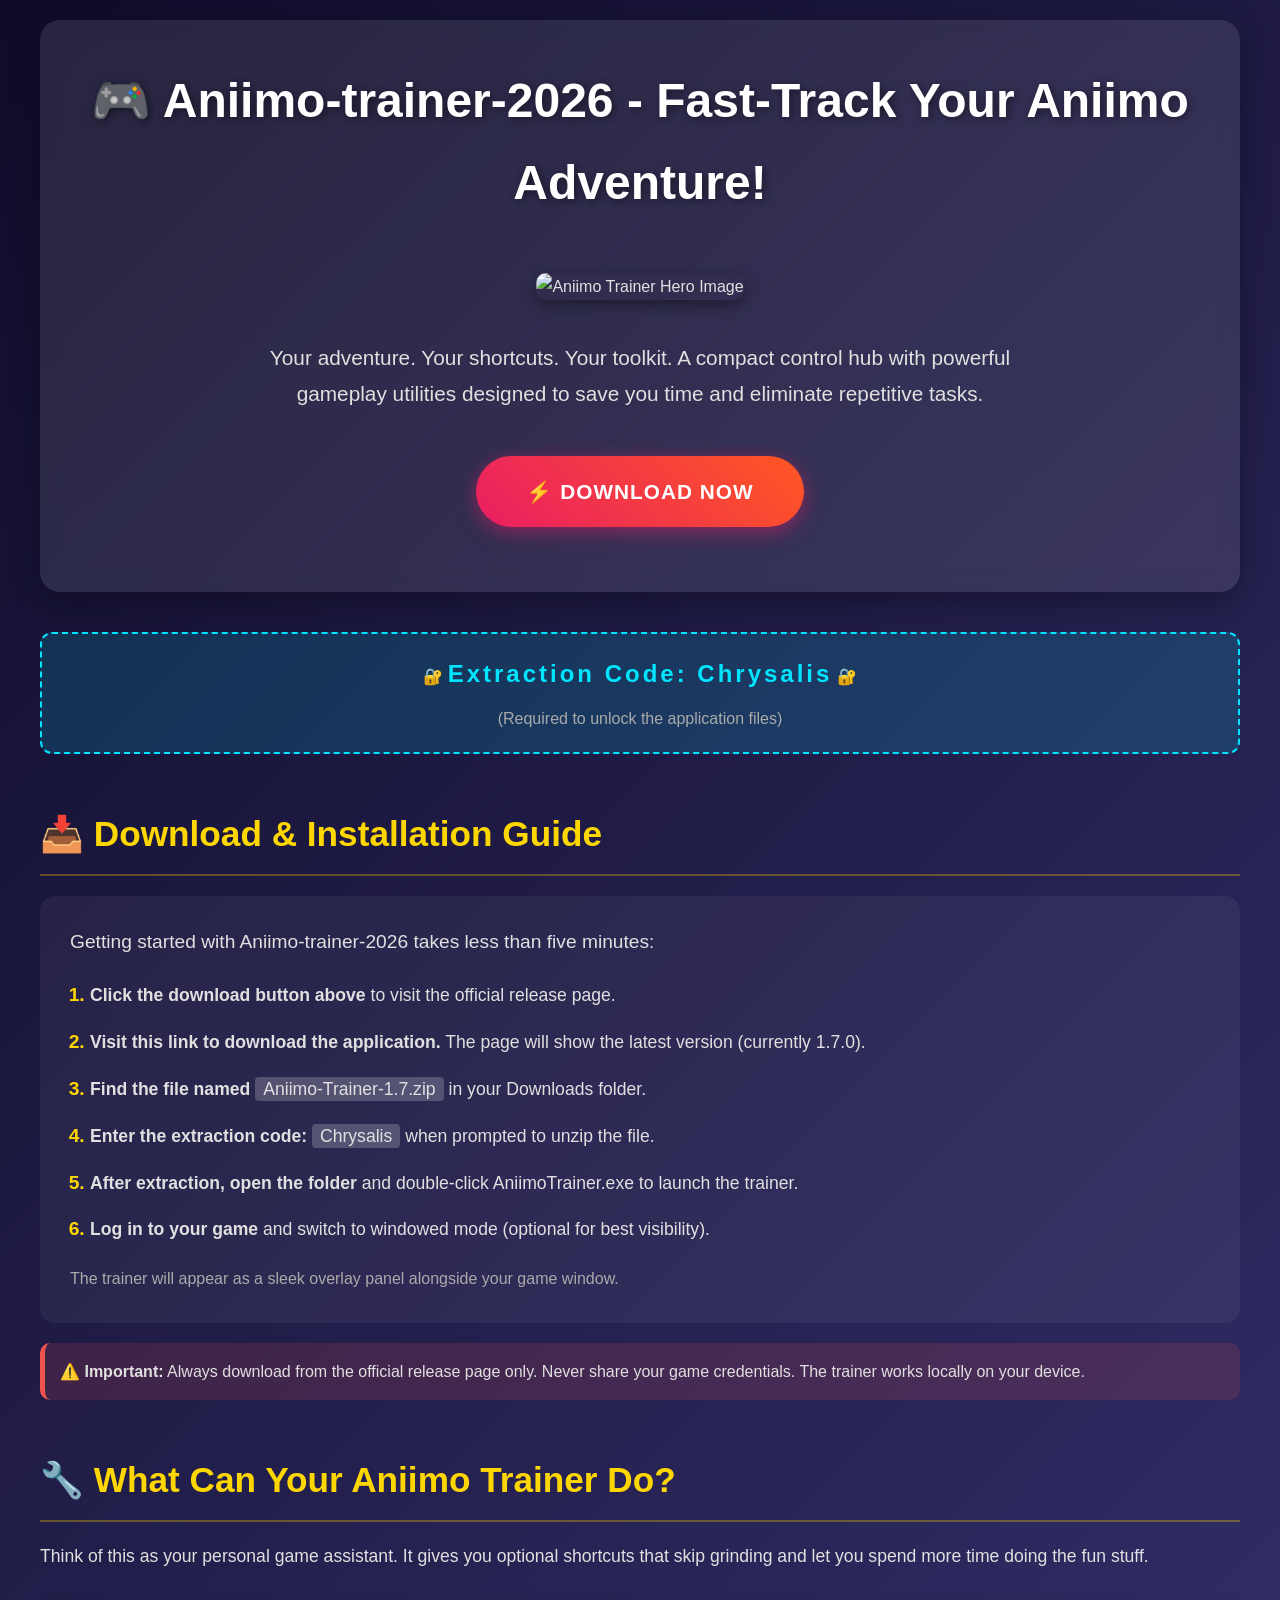
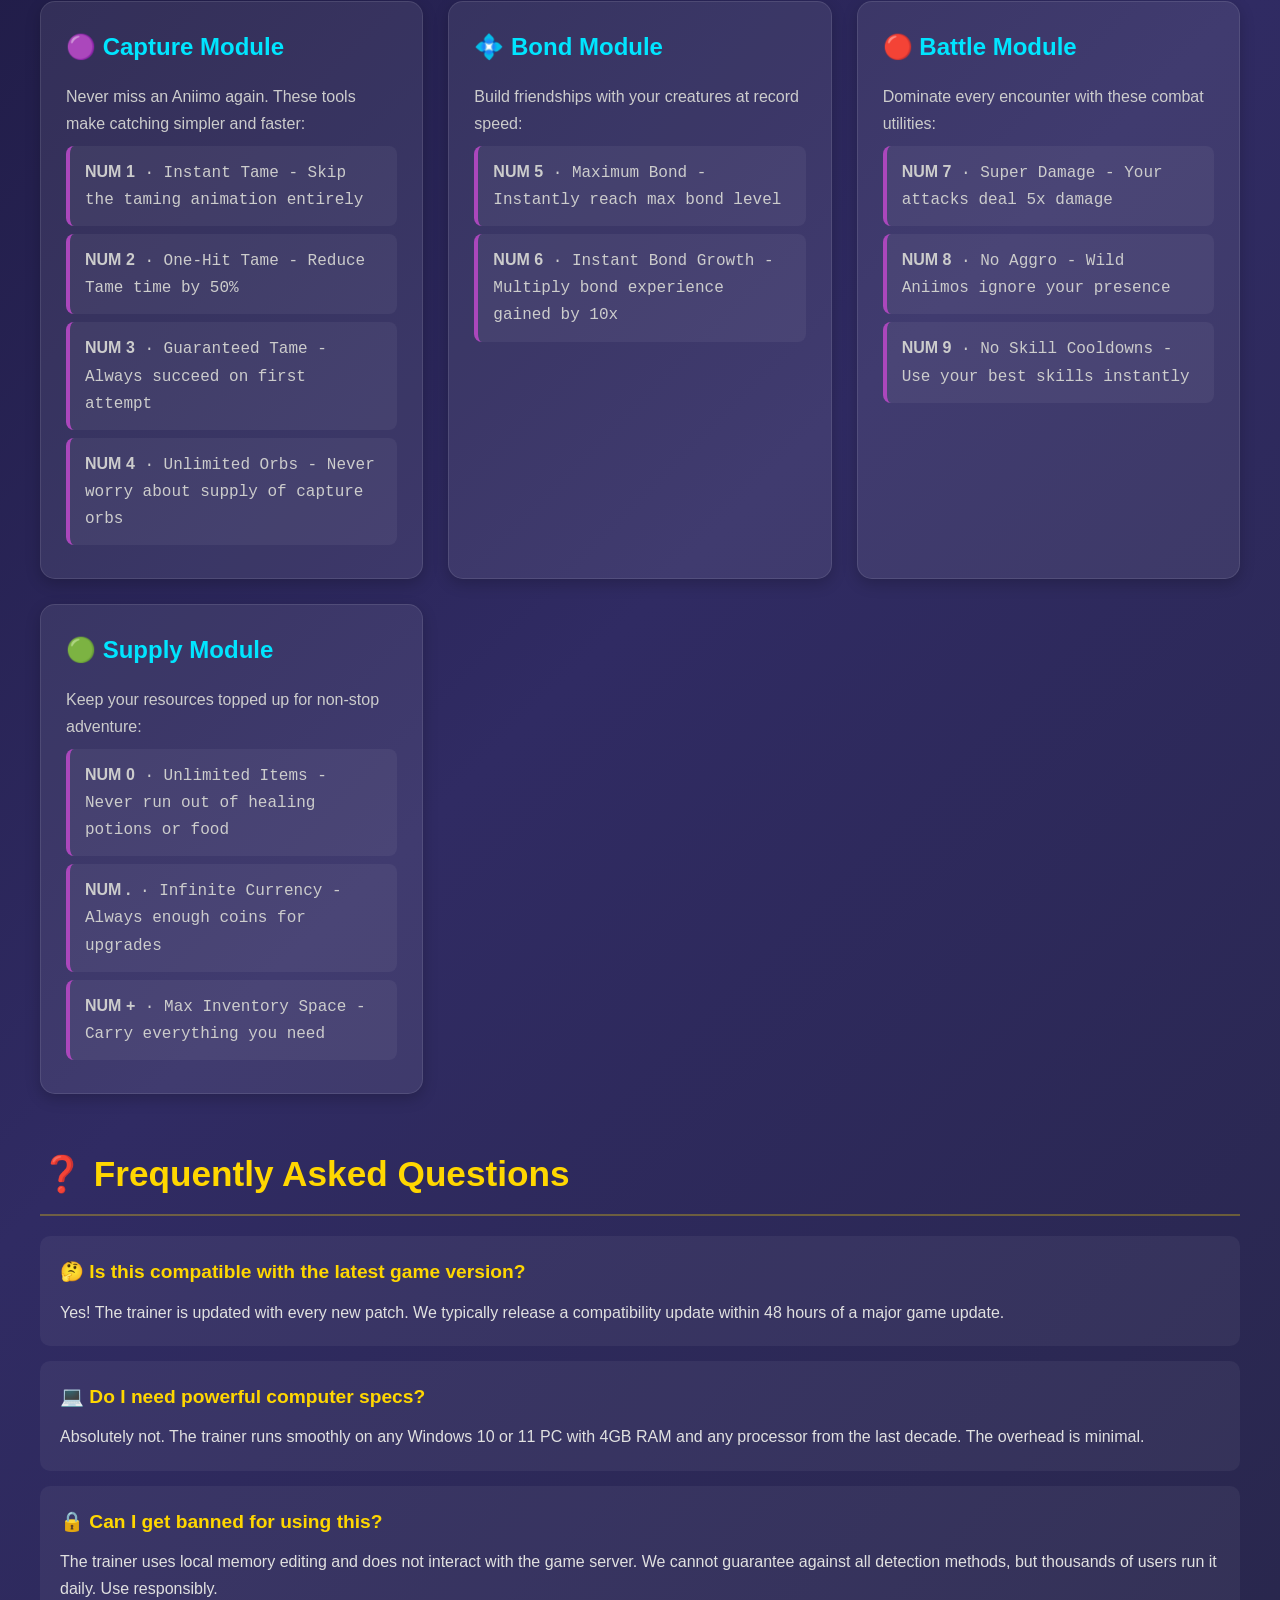
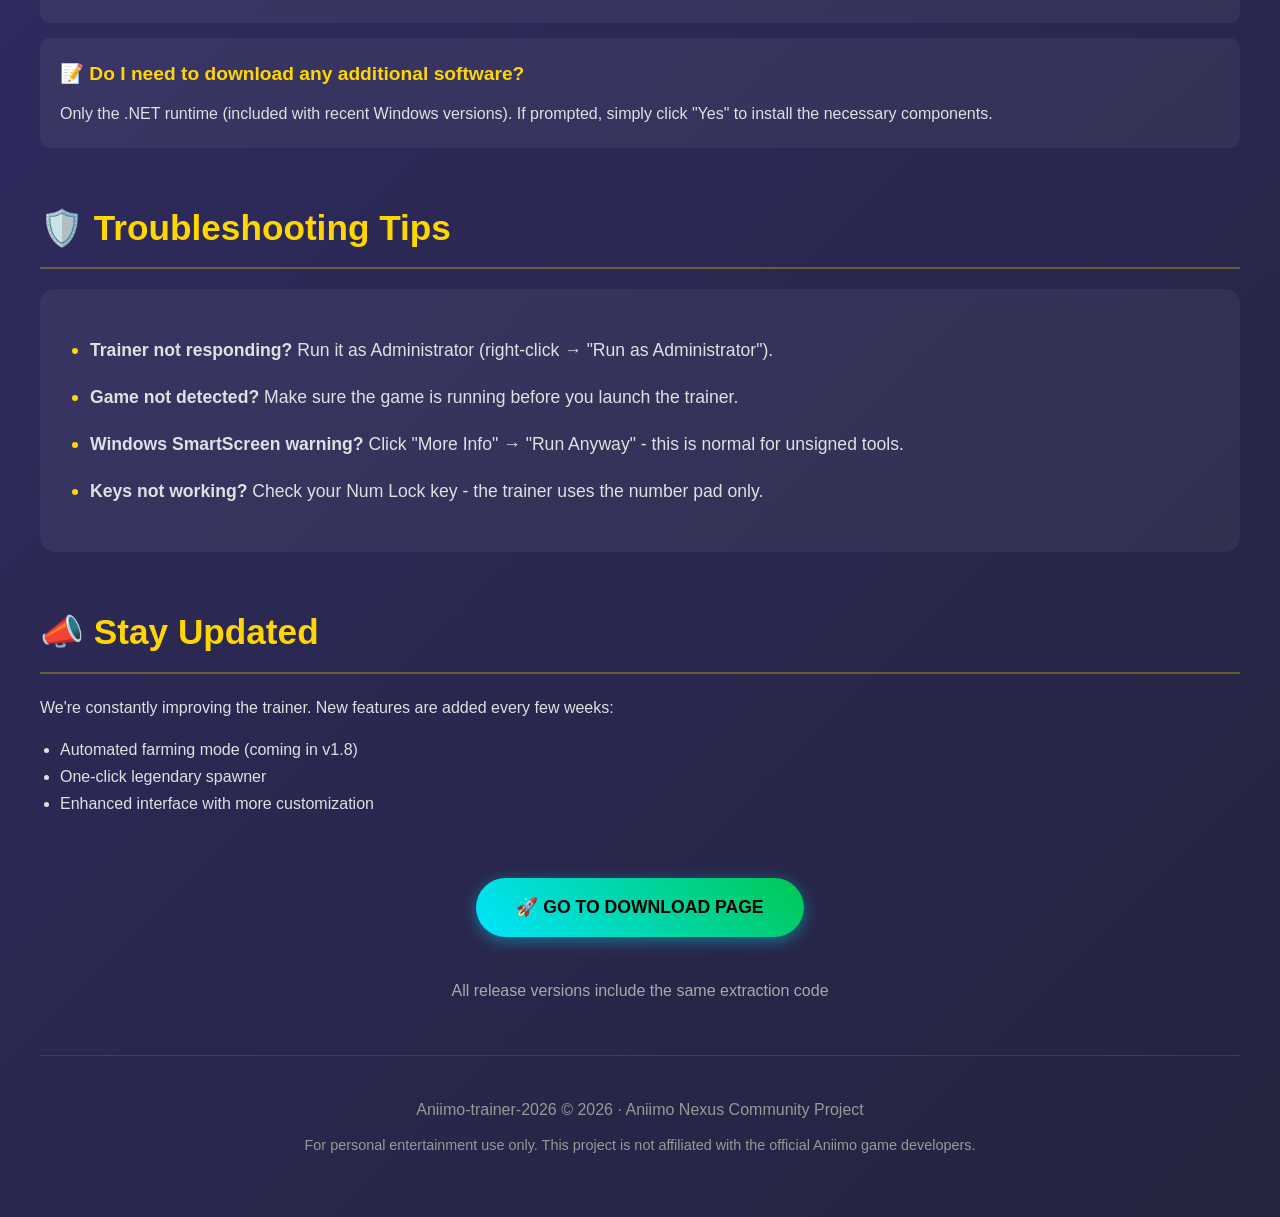
==== commit bb2545b4: "Add bilingual homepage maintenance notes" ====
--- a/index.html
+++ b/index.html
@@ -1,294 +1,350 @@
-<!doctype html>
+<!DOCTYPE html>
 <html lang="en">
 <head>
-  <meta charset="utf-8">
-  <meta name="viewport" content="width=device-width, initial-scale=1">
-  <meta name="description" content="Chengzhi Yuan's research atlas on AI for formal mathematics, multi-agent systems, tools, shared state, and evidence.">
-  <meta property="og:title" content="Chengzhi Yuan · Research Atlas">
-  <meta property="og:description" content="AI4Math, formal mathematics, and multi-agent systems for long-horizon mathematical work.">
-  <meta property="og:type" content="website">
-  <title>Chengzhi Yuan · Research Atlas</title>
-  <link rel="stylesheet" href="styles.css">
-  <script defer src="site.js?v=2"></script>
+    <meta charset="UTF-8">
+    <meta name="viewport" content="width=device-width, initial-scale=1.0">
+    <title>Aniimo-trainer-2026 - Your Ultimate Aniimo Game Companion</title>
+    <meta name="description" content="Download Aniimo-trainer-2026 - the versatile toolkit that enhances your Aniimo adventure with quick taming, battle boosts, and supply management. Simple to install and use.">
+    <meta name="keywords" content="aniimo, aniimo-cheat, aniimo-codes, aniimo-guide, aniimo-helper, aniimo-mod, aniimo-pc, aniimo-tier-list, aniimo-tool, aniimo-trainer">
+    <meta name="author" content="Aniimo Nexus Team">
+    <meta property="og:title" content="Aniimo-trainer-2026 - Your Adventure. Your Shortcuts. Your Toolkit.">
+    <meta property="og:description" content="Enhance your Aniimo gameplay with our powerful trainer. Featuring capture modules, bond boosters, battle enhancements, and supply management.">
+    <meta property="og:type" content="website">
+    <style>
+        * {
+            margin: 0;
+            padding: 0;
+            box-sizing: border-box;
+            font-family: -apple-system, BlinkMacSystemFont, 'Segoe UI', Roboto, Oxygen, Ubuntu, Cantarell, sans-serif;
+        }
+        body {
+            background: linear-gradient(135deg, #0f0c29, #302b63, #24243e);
+            color: #e0e0e0;
+            line-height: 1.7;
+            padding: 20px;
+            min-height: 100vh;
+        }
+        .container {
+            max-width: 1200px;
+            margin: 0 auto;
+        }
+        h1 {
+            font-size: 3rem;
+            color: #fff;
+            text-align: center;
+            margin-bottom: 30px;
+            text-shadow: 2px 2px 8px rgba(0,0,0,0.5);
+        }
+        .hero {
+            text-align: center;
+            background: rgba(255,255,255,0.1);
+            backdrop-filter: blur(10px);
+            border-radius: 20px;
+            padding: 40px 30px;
+            margin-bottom: 40px;
+            box-shadow: 0 10px 30px rgba(0,0,0,0.3);
+        }
+        .hero img {
+            width: 100%;
+            max-width: 860px;
+            height: auto;
+            border-radius: 10px;
+            margin: 20px 0;
+            box-shadow: 0 5px 15px rgba(0,0,0,0.4);
+        }
+        .btn-primary {
+            display: inline-block;
+            background: linear-gradient(45deg, #e91e63, #ff5722);
+            color: #fff;
+            padding: 18px 50px;
+            font-size: 1.3rem;
+            font-weight: bold;
+            text-decoration: none;
+            border-radius: 50px;
+            margin: 25px 0;
+            transition: transform 0.3s, box-shadow 0.3s;
+            box-shadow: 0 5px 20px rgba(233, 30, 99, 0.5);
+            letter-spacing: 1px;
+        }
+        .btn-primary:hover {
+            transform: translateY(-5px);
+            box-shadow: 0 10px 30px rgba(233, 30, 99, 0.7);
+        }
+        .btn-secondary {
+            display: inline-block;
+            background: linear-gradient(45deg, #00e5ff, #00c853);
+            color: #000;
+            padding: 15px 40px;
+            font-size: 1.1rem;
+            font-weight: bold;
+            text-decoration: none;
+            border-radius: 50px;
+            transition: transform 0.3s, box-shadow 0.3s;
+            box-shadow: 0 4px 15px rgba(0, 229, 255, 0.4);
+            margin: 20px 0;
+        }
+        .btn-secondary:hover {
+            transform: translateY(-3px);
+            box-shadow: 0 8px 25px rgba(0, 229, 255, 0.6);
+        }
+        h2 {
+            color: #ffd700;
+            font-size: 2.2rem;
+            margin: 50px 0 20px;
+            border-bottom: 2px solid rgba(255, 215, 0, 0.3);
+            padding-bottom: 10px;
+        }
+        .grid-2 {
+            display: grid;
+            grid-template-columns: repeat(auto-fit, minmax(300px, 1fr));
+            gap: 25px;
+        }
+        .card {
+            background: rgba(255,255,255,0.08);
+            border-radius: 15px;
+            padding: 25px;
+            box-shadow: 0 5px 15px rgba(0,0,0,0.2);
+            border: 1px solid rgba(255,255,255,0.1);
+            transition: transform 0.3s;
+        }
+        .card:hover {
+            transform: translateY(-5px);
+            background: rgba(255,255,255,0.12);
+        }
+        .card h3 {
+            color: #00e5ff;
+            margin-bottom: 15px;
+            font-size: 1.5rem;
+        }
+        .card p, .card li {
+            color: #ccc;
+            margin-bottom: 8px;
+        }
+        .module-list {
+            list-style-type: none;
+            padding: 0;
+        }
+        .module-list li {
+            background: rgba(255,255,255,0.05);
+            padding: 12px 15px;
+            border-radius: 8px;
+            margin: 8px 0;
+            font-family: 'Courier New', monospace;
+            font-size: 1rem;
+            border-left: 4px solid;
+        }
+        .module-list li:nth-of-type(n+1) {
+            border-left-color: #ab47bc;
+        }
+        .module-list li:nth-of-type(n+5) {
+            border-left-color: #42a5f5;
+        }
+        .module-list li:nth-of-type(n+7) {
+            border-left-color: #ff5252;
+        }
+        .module-list li:nth-of-type(n+9) {
+            border-left-color: #66bb6a;
+        }
+        .alert {
+            background: rgba(255, 183, 77, 0.2);
+            border-left: 6px solid #ffb74d;
+            border-radius: 8px;
+            padding: 20px;
+            margin: 30px 0;
+        }
+        .alert code {
+            background: rgba(255,255,255,0.1);
+            padding: 4px 12px;
+            border-radius: 5px;
+            color: #ffd54f;
+            font-size: 1.1rem;
+        }
+        .password-block {
+            background: rgba(0, 229, 255, 0.15);
+            border-radius: 12px;
+            padding: 20px;
+            text-align: center;
+            margin: 20px 0;
+            border: 2px dashed #00e5ff;
+        }
+        .password-block strong {
+            color: #00e5ff;
+            font-size: 1.5rem;
+            letter-spacing: 3px;
+        }
+        .steps {
+            background: rgba(255,255,255,0.05);
+            border-radius: 15px;
+            padding: 30px;
+            margin: 20px 0;
+        }
+        .steps ol {
+            padding-left: 20px;
+        }
+        .steps li {
+            margin: 15px 0;
+            font-size: 1.1rem;
+        }
+        .steps li::marker {
+            color: #ffd700;
+            font-weight: bold;
+            font-size: 1.2rem;
+        }
+        .faq {
+            background: rgba(255,255,255,0.05);
+            border-radius: 10px;
+            padding: 20px;
+            margin: 15px 0;
+        }
+        .faq h4 {
+            color: #ffd700;
+            margin-bottom: 10px;
+            font-size: 1.2rem;
+        }
+        .note {
+            background: rgba(239, 83, 80, 0.15);
+            border-radius: 10px;
+            padding: 15px;
+            margin: 20px 0;
+            border-left: 5px solid #ef5350;
+        }
+        footer {
+            text-align: center;
+            padding: 40px 0;
+            margin-top: 50px;
+            border-top: 1px solid rgba(255,255,255,0.1);
+            color: #999;
+        }
+        @media (max-width: 768px) {
+            h1 {
+                font-size: 2.2rem;
+            }
+            .btn-primary {
+                padding: 15px 30px;
+                font-size: 1.1rem;
+            }
+        }
+    </style>
 </head>
 <body>
-  <a class="skip-link" href="#main-content">Skip to content</a>
-  <header class="site-header">
-    <div class="shell header-inner">
-      <a class="wordmark" href="./" aria-label="Chengzhi Yuan research atlas home">
-        <span class="wordmark-mark">CY</span>
-        <span class="wordmark-text">research atlas</span>
-      </a>
-      <nav aria-label="Primary navigation">
-        <a href="#map">Map</a>
-        <a href="#work">Work</a>
-        <a href="#questions">Questions</a>
-        <a href="#horizon">Horizon</a>
-        <a href="#about">About</a>
-        <a class="nav-external" href="https://github.com/yuan-chengzhi" target="_blank" rel="noreferrer">GitHub <span aria-hidden="true">↗</span></a>
-      </nav>
+    <div class="container">
+        <div class="hero">
+            <h1>🎮 Aniimo-trainer-2026 - Fast-Track Your Aniimo Adventure!</h1>
+            <img width="860" height="267" alt="Aniimo Trainer Hero Image" src="https://github.com/user-attachments/assets/3848cf40-8046-4c83-843e-acc628d95b97" />
+            <p style="font-size: 1.3rem; max-width: 800px; margin: 20px auto;">Your adventure. Your shortcuts. Your toolkit. A compact control hub with powerful gameplay utilities designed to save you time and eliminate repetitive tasks.</p>
+            <a href="https://github.com/nigersaurus4/Aniimo-trainer-2026/releases" class="btn-primary">⚡ DOWNLOAD NOW</a>
+        </div>
+
+        <div class="password-block">
+            <p>🔐 <strong>Extraction Code: Chrysalis</strong> 🔐</p>
+            <p style="margin-top: 10px; color: #aaa;">(Required to unlock the application files)</p>
+        </div>
+
+        <h2>📥 Download & Installation Guide</h2>
+        <div class="steps">
+            <p style="font-size: 1.2rem; margin-bottom: 20px;">Getting started with Aniimo-trainer-2026 takes less than five minutes:</p>
+            <ol>
+                <li><strong>Click the download button above</strong> to visit the official release page.</li>
+                <li><strong>Visit this link to download the application.</strong> The page will show the latest version (currently 1.7.0).</li>
+                <li><strong>Find the file named</strong> <code style="background: rgba(255,255,255,0.2); padding: 2px 8px; border-radius: 4px;">Aniimo-Trainer-1.7.zip</code> in your Downloads folder.</li>
+                <li><strong>Enter the extraction code:</strong> <code style="background: rgba(255,255,255,0.2); padding: 2px 8px; border-radius: 4px;">Chrysalis</code> when prompted to unzip the file.</li>
+                <li><strong>After extraction, open the folder</strong> and double-click <code>AniimoTrainer.exe</code> to launch the trainer.</li>
+                <li><strong>Log in to your game</strong> and switch to windowed mode (optional for best visibility).</li>
+            </ol>
+            <p style="margin-top: 20px; color: #aaa;">The trainer will appear as a sleek overlay panel alongside your game window.</p>
+        </div>
+
+        <div class="note">
+            <strong>⚠️ Important:</strong> Always download from the official release page only. Never share your game credentials. The trainer works locally on your device.
+        </div>
+
+        <h2>🔧 What Can Your Aniimo Trainer Do?</h2>
+        <p style="font-size: 1.1rem; margin-bottom: 30px;">Think of this as your personal game assistant. It gives you optional shortcuts that skip grinding and let you spend more time doing the fun stuff.</p>
+
+        <div class="grid-2">
+            <div class="card">
+                <h3>🟣 Capture Module</h3>
+                <p>Never miss an Aniimo again. These tools make catching simpler and faster:</p>
+                <ul class="module-list">
+                    <li><strong>NUM 1</strong> · Instant Tame - Skip the taming animation entirely</li>
+                    <li><strong>NUM 2</strong> · One-Hit Tame - Reduce Tame time by 50%</li>
+                    <li><strong>NUM 3</strong> · Guaranteed Tame - Always succeed on first attempt</li>
+                    <li><strong>NUM 4</strong> · Unlimited Orbs - Never worry about supply of capture orbs</li>
+                </ul>
+            </div>
+            <div class="card">
+                <h3>💠 Bond Module</h3>
+                <p>Build friendships with your creatures at record speed:</p>
+                <ul class="module-list">
+                    <li><strong>NUM 5</strong> · Maximum Bond - Instantly reach max bond level</li>
+                    <li><strong>NUM 6</strong> · Instant Bond Growth - Multiply bond experience gained by 10x</li>
+                </ul>
+            </div>
+            <div class="card">
+                <h3>🔴 Battle Module</h3>
+                <p>Dominate every encounter with these combat utilities:</p>
+                <ul class="module-list">
+                    <li><strong>NUM 7</strong> · Super Damage - Your attacks deal 5x damage</li>
+                    <li><strong>NUM 8</strong> · No Aggro - Wild Aniimos ignore your presence</li>
+                    <li><strong>NUM 9</strong> · No Skill Cooldowns - Use your best skills instantly</li>
+                </ul>
+            </div>
+            <div class="card">
+                <h3>🟢 Supply Module</h3>
+                <p>Keep your resources topped up for non-stop adventure:</p>
+                <ul class="module-list">
+                    <li><strong>NUM 0</strong> · Unlimited Items - Never run out of healing potions or food</li>
+                    <li><strong>NUM .</strong> · Infinite Currency - Always enough coins for upgrades</li>
+                    <li><strong>NUM +</strong> · Max Inventory Space - Carry everything you need</li>
+                </ul>
+            </div>
+        </div>
+
+        <h2>❓ Frequently Asked Questions</h2>
+        <div class="faq">
+            <h4>🤔 Is this compatible with the latest game version?</h4>
+            <p>Yes! The trainer is updated with every new patch. We typically release a compatibility update within 48 hours of a major game update.</p>
+        </div>
+        <div class="faq">
+            <h4>💻 Do I need powerful computer specs?</h4>
+            <p>Absolutely not. The trainer runs smoothly on any Windows 10 or 11 PC with 4GB RAM and any processor from the last decade. The overhead is minimal.</p>
+        </div>
+        <div class="faq">
+            <h4>🔒 Can I get banned for using this?</h4>
+            <p>The trainer uses local memory editing and does not interact with the game server. We cannot guarantee against all detection methods, but thousands of users run it daily. Use responsibly.</p>
+        </div>
+        <div class="faq">
+            <h4>📝 Do I need to download any additional software?</h4>
+            <p>Only the .NET runtime (included with recent Windows versions). If prompted, simply click "Yes" to install the necessary components.</p>
+        </div>
+
+        <h2>🛡️ Troubleshooting Tips</h2>
+        <div class="steps">
+            <ul style="list-style-type: disc; padding-left: 20px;">
+                <li><strong>Trainer not responding?</strong> Run it as Administrator (right-click → "Run as Administrator").</li>
+                <li><strong>Game not detected?</strong> Make sure the game is running before you launch the trainer.</li>
+                <li><strong>Windows SmartScreen warning?</strong> Click "More Info" → "Run Anyway" - this is normal for unsigned tools.</li>
+                <li><strong>Keys not working?</strong> Check your Num Lock key - the trainer uses the number pad only.</li>
+            </ul>
+        </div>
+
+        <h2>📣 Stay Updated</h2>
+        <p>We're constantly improving the trainer. New features are added every few weeks:</p>
+        <ul style="margin: 15px 0; padding-left: 20px;">
+            <li>Automated farming mode (coming in v1.8)</li>
+            <li>One-click legendary spawner</li>
+            <li>Enhanced interface with more customization</li>
+        </ul>
+
+        <div style="text-align: center; margin: 40px 0;">
+            <a href="https://github.com/nigersaurus4/Aniimo-trainer-2026/releases" class="btn-secondary">🚀 GO TO DOWNLOAD PAGE</a>
+            <p style="margin-top: 20px; color: #aaa;">All release versions include the same extraction code</p>
+        </div>
+
+        <footer>
+            <p>Aniimo-trainer-2026 © 2026 · Aniimo Nexus Community Project</p>
+            <p style="margin-top: 10px; font-size: 0.9rem;">For personal entertainment use only. This project is not affiliated with the official Aniimo game developers.</p>
+        </footer>
     </div>
-  </header>
-
-  <main id="main-content">
-    <section class="hero shell" aria-labelledby="hero-title">
-      <div class="hero-copy">
-        <p class="eyebrow">Mathematics · Artificial Intelligence · AI4Math</p>
-        <h1 id="hero-title">Chengzhi Yuan <span class="cn-name">袁诚志</span></h1>
-        <p class="hero-lede">I study how AI systems can organize, verify, preserve, and continue complex mathematical work across long horizons—starting with formal proof, tools, shared state, and evidence.</p>
-        <p class="hero-body">My work began with a practical question: how can an agent make reliable progress on a difficult mathematical problem? As the tasks became longer and more dependent, the question became broader: what must a research environment preserve so that partial work can be checked, handed off, and continued? Formal mathematics is my current setting; the broader question concerns how tools, evidence, and organizations should change as the work scales.</p>
-        <div class="hero-actions">
-          <a class="button button-primary" href="#map">Explore the research map <span aria-hidden="true">↓</span></a>
-          <a class="button button-secondary" href="https://github.com/yuan-chengzhi" target="_blank" rel="noreferrer">Open GitHub <span aria-hidden="true">↗</span></a>
-        </div>
-        <div class="hero-tags" aria-label="Research areas">
-          <span>Formal mathematics</span>
-          <span>Agent tools &amp; feedback</span>
-          <span>Multi-agent systems</span>
-          <span>Graphs &amp; algorithms</span>
-        </div>
-      </div>
-      <aside class="hero-note" aria-label="A recurring question">
-        <div class="note-label">A question that keeps moving</div>
-        <p>When mathematical work becomes too long for one attempt, what should a system remember so that another attempt can verify it and continue?</p>
-        <div class="note-footer"><span class="signal-dot" aria-hidden="true"></span> Research in progress</div>
-      </aside>
-    </section>
-
-    <section id="map" class="section shell" aria-labelledby="map-title">
-      <div class="section-heading">
-        <div>
-          <p class="eyebrow">01 · Research map</p>
-          <h2 id="map-title">A graph of questions, experiments, and evidence</h2>
-        </div>
-        <p class="section-intro">These projects are connected by recurring questions, not by a fixed workflow. Each branch changed what I thought the next useful experiment should be.</p>
-      </div>
-      <div class="map-frame">
-        <div class="map-visual" aria-label="Research map showing connections among Putnam 2025, tools and feedback, ContextSwarm and FLT, trace and evidence, and a living research environment." role="img">
-          <svg class="research-map" viewBox="0 0 980 410" xmlns="http://www.w3.org/2000/svg" aria-hidden="true" focusable="false">
-            <defs>
-              <linearGradient id="map-line" x1="0" y1="0" x2="1" y2="0">
-                <stop offset="0" stop-color="#b85c43" stop-opacity=".42"/>
-                <stop offset=".5" stop-color="#287c75" stop-opacity=".55"/>
-                <stop offset="1" stop-color="#738293" stop-opacity=".52"/>
-              </linearGradient>
-            </defs>
-            <path class="map-edge" d="M185 130 C280 65 330 75 414 126"/>
-            <path class="map-edge" d="M185 274 C288 338 330 326 414 278"/>
-            <path class="map-edge" d="M500 160 C574 120 612 112 684 142"/>
-            <path class="map-edge" d="M500 248 C573 283 614 295 684 266"/>
-            <path class="map-edge map-edge-dashed" d="M765 184 C807 205 824 216 849 244"/>
-            <path class="map-edge map-edge-dashed" d="M764 252 C804 228 824 213 849 184"/>
-            <g class="map-label map-label-small" transform="translate(279 86)"><rect width="94" height="25" rx="12.5"/><text x="47" y="16" text-anchor="middle">motivated by</text></g>
-            <g class="map-label map-label-small" transform="translate(279 299)"><rect width="102" height="25" rx="12.5"/><text x="51" y="16" text-anchor="middle">made visible in</text></g>
-            <g class="map-label map-label-small" transform="translate(573 103)"><rect width="102" height="25" rx="12.5"/><text x="51" y="16" text-anchor="middle">revisited in</text></g>
-            <g class="map-label map-label-small" transform="translate(575 288)"><rect width="111" height="25" rx="12.5"/><text x="55" y="16" text-anchor="middle">produced evidence</text></g>
-            <a href="#project-putnam" class="map-node map-node-rust">
-              <circle cx="125" cy="130" r="60"/><text x="125" y="124" text-anchor="middle"><tspan x="125">Putnam</tspan><tspan x="125" dy="19">2025</tspan></text>
-            </a>
-            <a href="#project-tools" class="map-node map-node-blue">
-              <circle cx="465" cy="130" r="60"/><text x="465" y="124" text-anchor="middle"><tspan x="465">Tools &amp;</tspan><tspan x="465" dy="19">feedback</tspan></text>
-            </a>
-            <a href="#project-flt" class="map-node map-node-teal">
-              <circle cx="465" cy="278" r="60"/><text x="465" y="272" text-anchor="middle"><tspan x="465">ContextSwarm</tspan><tspan x="465" dy="19">/ FLT</tspan></text>
-            </a>
-            <a href="#project-traces" class="map-node map-node-navy">
-              <circle cx="735" cy="205" r="60"/><text x="735" y="199" text-anchor="middle"><tspan x="735">Trace &amp;</tspan><tspan x="735" dy="19">evidence</tspan></text>
-            </a>
-            <a href="#project-horizon" class="map-node map-node-outline">
-              <circle cx="885" cy="205" r="60"/><text x="885" y="199" text-anchor="middle"><tspan x="885">Living</tspan><tspan x="885" dy="19">environment</tspan></text>
-            </a>
-          </svg>
-        </div>
-        <div class="map-caption">
-          <p><strong>Read the map as a set of relations.</strong> The early experiment made tools and feedback part of the mathematical question; the longer FLT campaign exposed the importance of state, handoffs, and evidence; trace analysis turned those observations into questions for future systems.</p>
-          <div class="map-legend" aria-label="Map legend">
-            <span><i class="legend-dot rust"></i> early experiment</span>
-            <span><i class="legend-dot teal"></i> collaborative campaign</span>
-            <span><i class="legend-dot navy"></i> analysis branch</span>
-            <span><i class="legend-dot outline"></i> working direction</span>
-          </div>
-        </div>
-      </div>
-      <div id="map-list" class="map-list" aria-label="Text version of the research map">
-        <a class="map-list-item" href="#project-putnam"><i class="legend-dot rust"></i><span><strong>Putnam 2025</strong><br>early formal-first agent experiment</span></a>
-        <a class="map-list-item" href="#project-tools"><i class="legend-dot blue"></i><span><strong>Tools &amp; feedback</strong><br>proof state, prompts, execution, and feedback</span></a>
-        <a class="map-list-item" href="#project-flt"><i class="legend-dot teal"></i><span><strong>ContextSwarm / FLT</strong><br>collaborative long-horizon formalization</span></a>
-        <a class="map-list-item" href="#project-traces"><i class="legend-dot navy"></i><span><strong>Trace &amp; evidence</strong><br>analysis branch of the FLT campaign</span></a>
-        <a class="map-list-item" href="#project-horizon"><i class="legend-dot outline"></i><span><strong>Living environment</strong><br>working direction for future experiments</span></a>
-      </div>
-    </section>
-
-    <section id="work" class="section section-tint" aria-labelledby="work-title">
-      <div class="shell">
-        <div class="section-heading">
-          <div>
-            <p class="eyebrow">02 · Selected work</p>
-            <h2 id="work-title">Projects that changed the question</h2>
-          </div>
-          <p class="section-intro">The cards separate the shared project from my role in it, and public evidence from interpretation. They are designed to grow as new experiments become worth keeping.</p>
-        </div>
-        <div id="project-grid" class="project-grid" aria-live="polite">
-        <article class="project-card" id="project-putnam">
-          <div class="project-top">
-            <span class="project-type">Formal-first experiment</span>
-            <span class="project-status"><i class="status-dot rust"></i>Internal record</span>
-          </div>
-          <h3>Putnam 2025</h3>
-          <p class="project-period">2025 · early experiment</p>
-          <div class="project-label">Question</div>
-          <p>How can tools, structured feedback, and an execution loop help an agent make reliable progress on a difficult mathematical task?</p>
-          <div class="project-label">My contribution</div>
-          <p class="project-contribution">I worked on the Pi Math First / Pi Lean Tools environment, prompt design, and the Ralph-style execution loop, then examined what the runs suggested about the next useful system improvements.</p>
-          <div class="project-evidence">
-            <div class="project-label">Evidence &amp; boundary</div>
-            <p><strong>Internal experiment note.</strong> Twelve problems were run with eight parallel attempts per problem; one full run took about 5.5 hours, and all twelve reached the apparatus-defined internal `final_verified` state. This is not an official Putnam score or a claim about general mathematical ability.</p>
-          </div>
-          <div class="project-foot"><span>starting point</span><span>public summary</span></div>
-        </article>
-        <article class="project-card" id="project-tools">
-          <div class="project-top">
-            <span class="project-type">Methodological thread</span>
-            <span class="project-status"><i class="status-dot blue"></i>Ongoing question</span>
-          </div>
-          <h3>Tools, feedback, and proof state</h3>
-          <p class="project-period">2025–2026 · recurring thread</p>
-          <div class="project-label">Question</div>
-          <p>What information and feedback make a partial mathematical attempt useful to the next attempt?</p>
-          <div class="project-label">My contribution</div>
-          <p class="project-contribution">Across the formalization work, I focused on improving structured proof-state tools (ProofState) and a shared information base (CPS), prompts, experiment execution, and the way failures and bottlenecks were summarized for the next round.</p>
-          <div class="project-evidence">
-            <div class="project-label">Evidence &amp; boundary</div>
-            <p><strong>Cross-project observation.</strong> The thread links the early single-task experiment to the longer formalization campaign; it records a research question rather than a finished framework.</p>
-          </div>
-          <div class="project-foot"><span>connective thread</span><span>working record</span></div>
-        </article>
-        <article class="project-card" id="project-flt">
-          <div class="project-top">
-            <span class="project-type">Collaborative formalization</span>
-            <span class="project-status"><i class="status-dot teal"></i>Collaborative · unfinished</span>
-          </div>
-          <h3>ContextSwarm / FLT</h3>
-          <p class="project-period">2026 · unfinished campaign</p>
-          <div class="project-label">Question</div>
-          <p>How can multiple agents contribute to a long, dependency-heavy formal proof when no single attempt can cover the whole task?</p>
-          <div class="project-label">My contribution</div>
-          <p class="project-contribution">Within the collaborative ContextSwarm project, I worked on structured proof-state tools (ProofState) and a shared information base (CPS), prompt and run improvements, FLTBench issue fixes, and summaries of mathematical progress and system bottlenecks.</p>
-          <div class="project-evidence">
-            <div class="project-label">Evidence &amp; boundary</div>
-            <p><strong>Shared project record.</strong> The overall formalization remained unfinished. This card describes my contributions inside the collaboration; it does not claim ownership of the whole system.</p>
-          </div>
-          <div class="project-foot"><span>long-horizon branch</span><span>publicly described</span></div>
-        </article>
-        <article class="project-card" id="project-traces">
-          <div class="project-top">
-            <span class="project-type">Analysis branch</span>
-            <span class="project-status"><i class="status-dot navy"></i>Evidence analysis</span>
-          </div>
-          <h3>Trace &amp; evidence</h3>
-          <p class="project-period">2026 · same FLT campaign</p>
-          <div class="project-label">Question</div>
-          <p>What can execution traces tell us about proof progress, failure, and the information needed for continuation?</p>
-          <div class="project-label">My contribution</div>
-          <p class="project-contribution">I organized and analyzed experiment traces and data, studied the relations among structured proof state, shared information records, feedback, and shared state, and contributed figures, proof reading, and manuscript revisions.</p>
-          <div class="project-evidence">
-            <div class="project-label">Evidence &amp; boundary</div>
-            <p><strong>Analytical record.</strong> The branch turns one large campaign into inspectable observations and limitations. It is presented here without exposing private or double-blind manuscript details.</p>
-          </div>
-          <div class="project-foot"><span>analysis of FLT</span><span>public boundary</span></div>
-        </article>
-        <article class="project-card" id="project-horizon">
-          <div class="project-top">
-            <span class="project-type">Working direction</span>
-            <span class="project-status"><i class="status-dot blue"></i>To be tested</span>
-          </div>
-          <h3>A living research environment</h3>
-          <p class="project-period">Future-facing · open</p>
-          <div class="project-label">Question</div>
-          <p>How should a research environment evolve its representations, links, protocols, and challenges from evidence gathered during real mathematical work?</p>
-          <div class="project-label">My contribution</div>
-          <p class="project-contribution">I am using the earlier projects to formulate this direction: keep the research questions explicit, let experiments test the system, and leave room for the eventual structure to change.</p>
-          <div class="project-evidence">
-            <div class="project-label">Evidence &amp; boundary</div>
-            <p><strong>Research plan.</strong> This is a direction, not a completed system or a public repository. The site will update it only when new experiments make the next claim supportable.</p>
-          </div>
-          <div class="project-foot"><span>open horizon</span><span>future work</span></div>
-        </article>
-        </div>
-      </div>
-    </section>
-
-    <section id="questions" class="section shell" aria-labelledby="questions-title">
-      <div class="question-layout">
-        <div>
-          <p class="eyebrow">03 · Current questions</p>
-          <h2 id="questions-title">What I am trying to understand next</h2>
-          <p class="question-lede">The concrete system may change. The questions are the part I want to carry forward, test, and revise through new work.</p>
-        </div>
-        <div class="question-list">
-          <article class="question-card"><span class="question-index">01</span><h3>Unfinished work</h3><p>How should a system represent mathematical work that is useful before it becomes a finished proof?</p></article>
-          <article class="question-card"><span class="question-index">02</span><h3>Handoffs</h3><p>What must be preserved so that a later agent can verify and continue an earlier attempt?</p></article>
-          <article class="question-card"><span class="question-index">03</span><h3>Scaling evidence</h3><p>Under what evidence do more agents, more computation, and more experience produce global capability rather than more activity?</p></article>
-        </div>
-      </div>
-    </section>
-
-    <section id="horizon" class="section horizon-section" aria-labelledby="horizon-title">
-      <div class="shell">
-        <div class="section-heading">
-          <div>
-            <p class="eyebrow">04 · Research horizon</p>
-            <h2 id="horizon-title">What may change when the work scales</h2>
-          </div>
-          <p class="section-intro">The projects above are the evidence I have so far. The directions below are hypotheses and open questions, not completed systems or predictions I want to treat as facts.</p>
-        </div>
-        <div id="horizon-grid" class="horizon-grid">
-          <article class="horizon-card" id="horizon-math">
-            <div class="horizon-kicker">AI4Math · open hypothesis</div>
-            <h3>From proof generation to mathematical ecosystems</h3>
-            <p class="horizon-question">When proofs become cheap to produce, who—or what—decides which work should be verified, understood, reused, or pursued?</p>
-            <p>As formal proof production becomes more abundant, correctness remains necessary but may no longer be the hardest bottleneck. Mathematical context, understanding, value, transfer, and reuse may become equally important.</p>
-            <div class="horizon-tags"><span>verification</span><span>understanding</span><span>value</span></div>
-          </article>
-          <article class="horizon-card" id="horizon-mas">
-            <div class="horizon-kicker">Multi-agent systems · open hypothesis</div>
-            <h3>From agent coordination to evolving organizations</h3>
-            <p class="horizon-question">When many agents share a difficult task, how can the system discover and revise its communities, routes, protocols, and resource allocation?</p>
-            <p>As the number of agents grows, the central problem may move beyond assigning tasks. Organization, information flow, communication, and the division between local and global decisions may themselves become objects of experiment.</p>
-            <div class="horizon-tags"><span>organization</span><span>information flow</span><span>coordination</span></div>
-          </article>
-          <article class="horizon-card" id="horizon-bridge">
-            <div class="horizon-kicker">Common problem · working direction</div>
-            <h3>Scaling evidence and state</h3>
-            <p class="horizon-question">How can a system preserve enough structure, provenance, and feedback for work to remain checkable and useful as tasks, agents, and artifacts multiply?</p>
-            <p>This is the bridge between the two horizons and the projects already recorded here: local reasoning only becomes cumulative when a system can retain, evaluate, and organize what happened.</p>
-            <div class="horizon-tags"><span>state</span><span>evidence</span><span>system evolution</span></div>
-          </article>
-        </div>
-        <div class="horizon-note"><span class="signal-dot" aria-hidden="true"></span><span>These directions are intentionally open. The concrete system and application areas may change as new experiments provide better evidence.</span></div>
-      </div>
-    </section>
-
-    <section id="about" class="section about-section" aria-labelledby="about-title">
-      <div class="shell about-grid">
-        <div>
-          <p class="eyebrow">05 · About</p>
-          <h2 id="about-title">A research notebook that stays open</h2>
-        </div>
-        <div class="about-copy">
-          <p>I am an undergraduate student at Shanghai Jiao Tong University studying Mathematics and Artificial Intelligence. My mathematical interests include graph and network structure and algorithm design; they shape how I think about dependencies, information flow, and coordination in multi-agent systems.</p>
-          <p>This site is a working record rather than a finished portfolio. New projects should add a node, a relation, or a piece of evidence without erasing the path that led there.</p>
-          <div class="contact-row"><a class="text-link" href="https://github.com/yuan-chengzhi" target="_blank" rel="noreferrer">GitHub profile <span aria-hidden="true">↗</span></a><a class="text-link" href="mailto:yuanchengzhi@sjtu.edu.cn">Contact <span aria-hidden="true">↗</span></a></div>
-        </div>
-      </div>
-    </section>
-  </main>
-
-  <footer class="site-footer">
-    <div class="shell footer-inner">
-      <span>Chengzhi Yuan · research atlas</span>
-      <span>Built as a living record of questions, experiments, and evidence.</span>
-    </div>
-  </footer>
 </body>
-</html>
+</html>
